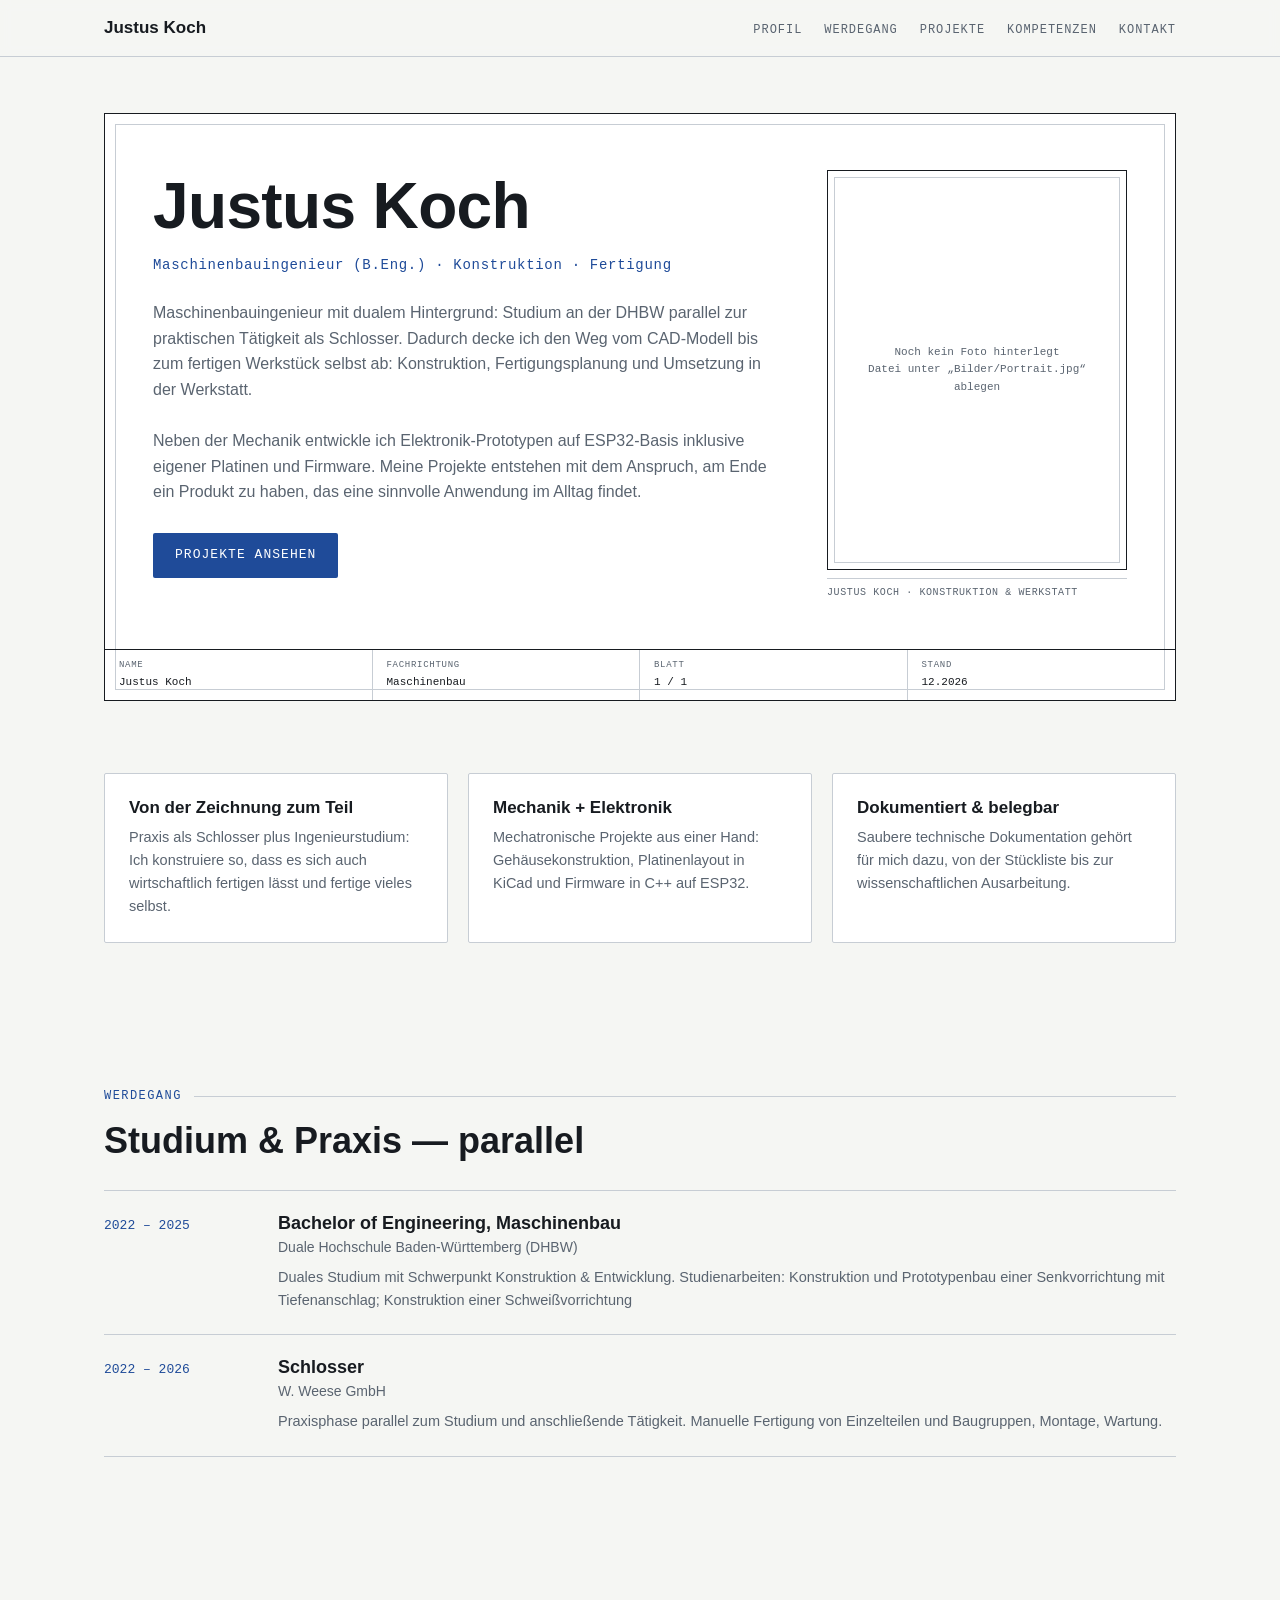
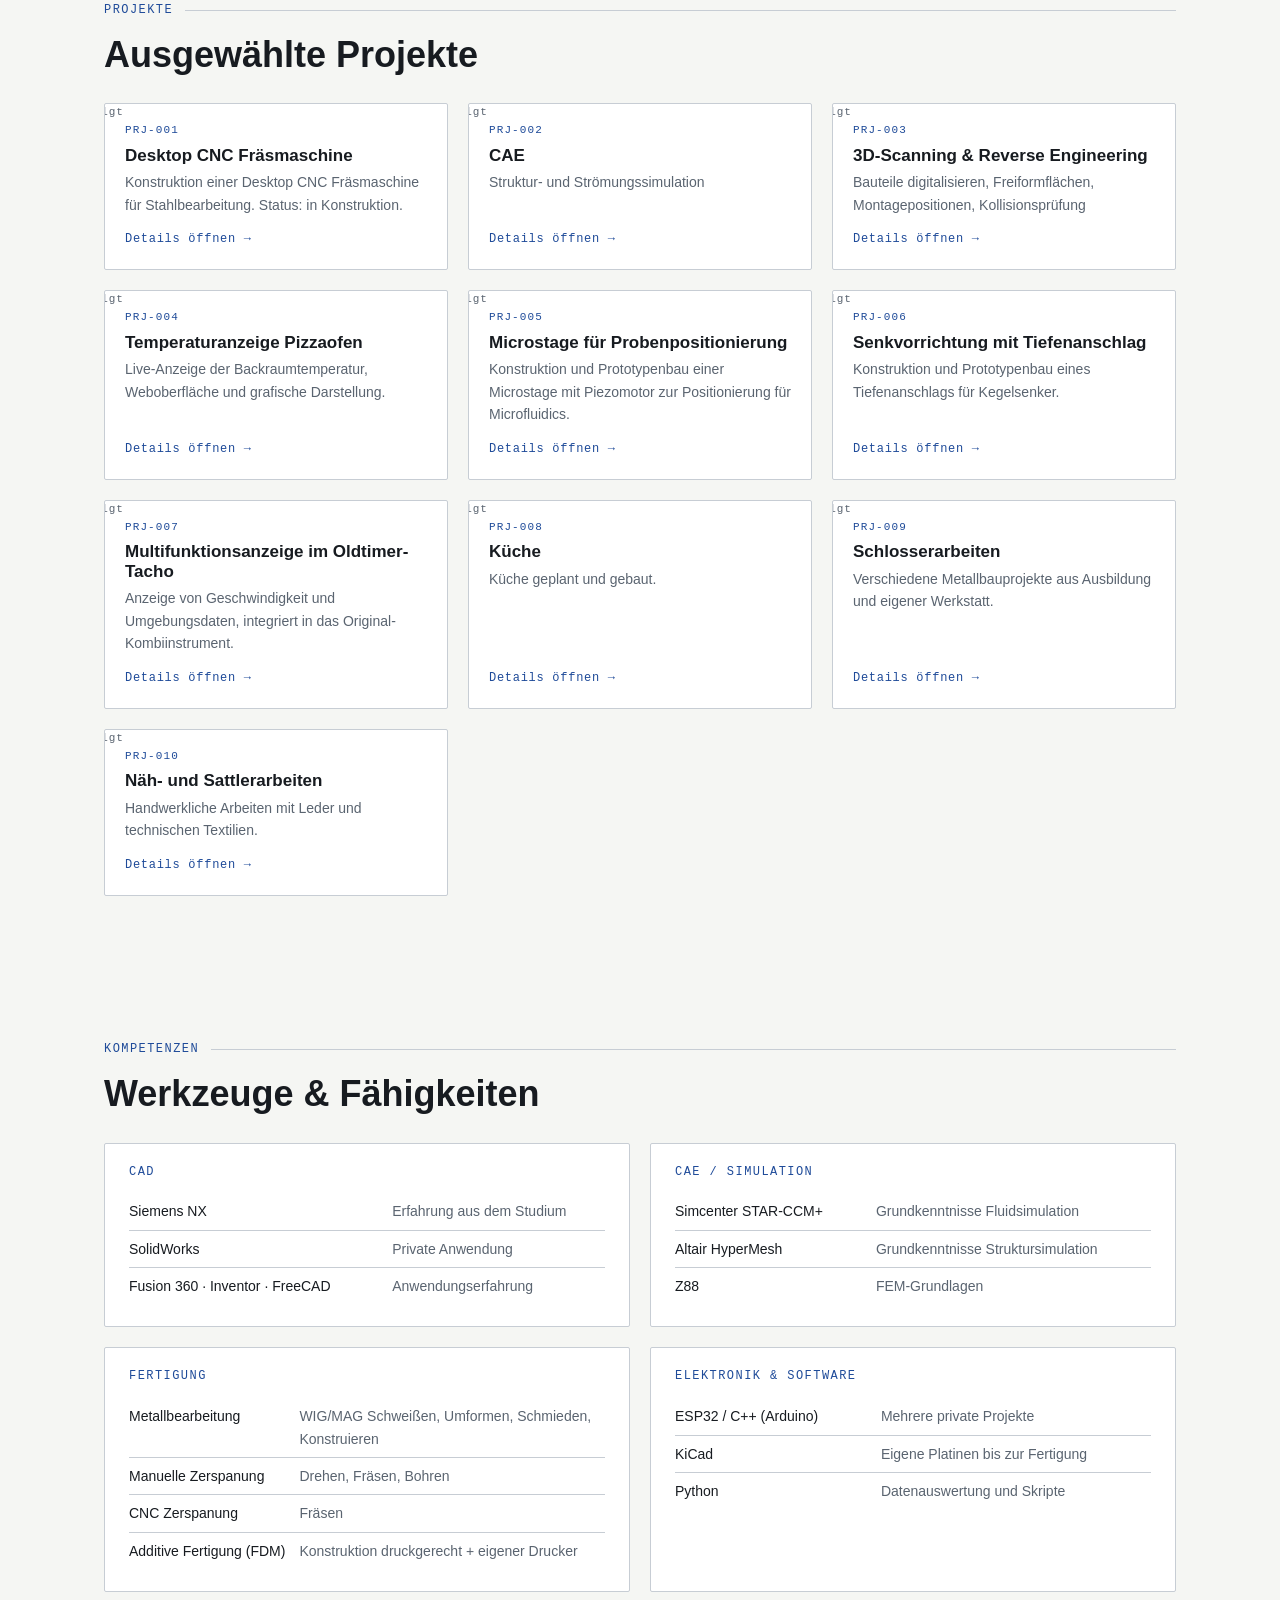
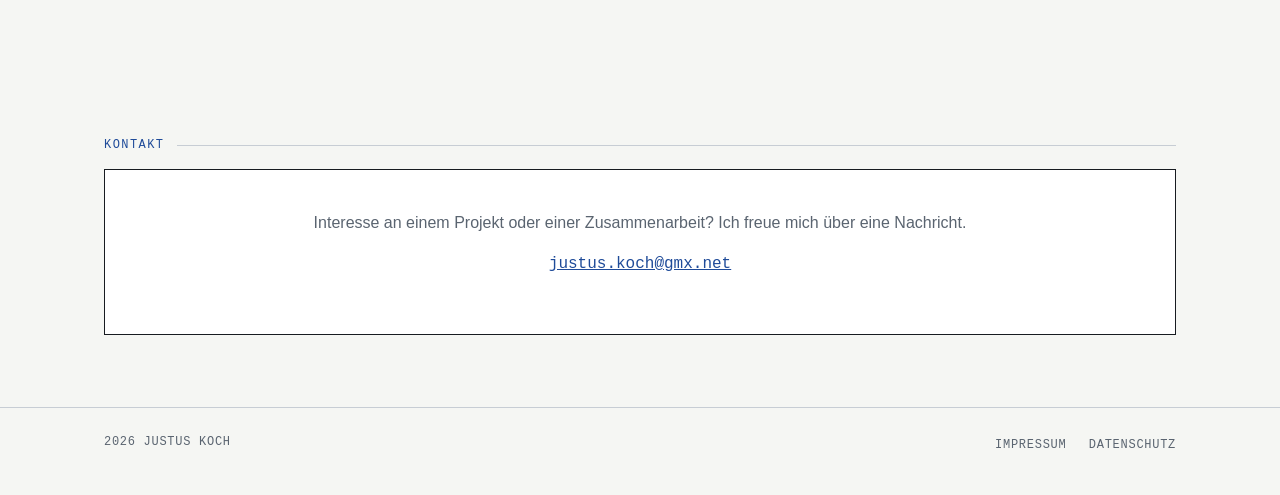
==== index.html @ ac6484b1 "Add files via upload" ====
<!doctype html>
<html lang="de">
<head>
<meta charset="utf-8">
<meta name="viewport" content="width=device-width, initial-scale=1">
<title>Justus Koch — Portfolio</title>
<meta name="description" content="Portfolio von Justus Koch, Maschinenbauingenieur (B.Eng.) — Konstruktion, Fertigung und Elektronik-Prototyping.">

<!-- ============================================================
     BEARBEITUNGSANLEITUNG
     ============================================================
     Alle Inhalte der Seite stehen im CONTENT-Block direkt unter
     dieser Anleitung. HTML/CSS musst du nicht anfassen.

     1) TEXTE ÄNDERN
        Einfach den Text zwischen den Anführungszeichen ändern.
        Zeilenumbrüche in Langtexten mit \n\n (neuer Absatz).

     2) PROJEKT HINZUFÜGEN
        Einen bestehenden Block { ... } in "projekte" kopieren,
        mit Komma anhängen und Inhalte anpassen.

     3) BILDER
        Bilder in den Ordner "Bilder/" neben dieser Datei legen
        und den Dateinamen in "bilder": [ ... ] eintragen, z. B.
        "Bilder/pizzaofen-1.JPG". Fehlt ein Bild, zeigt die Seite
        automatisch einen neutralen Platzhalter.
        Das Bild im Kopf (Hero) steht separat unter "heroBild" —
        Foto z. B. als "Bilder/Portrait.jpg" ablegen.

     4) PLATZHALTER
        Alles, was mit [TODO: ...] beginnt, ist bewusst offen und
        wird auf der Seite rot markiert, damit nichts Unfertiges
        unbemerkt online geht.

     5) PROJEKT AUSBLENDEN
        "sichtbar": false setzen — der Eintrag bleibt erhalten,
        wird aber nicht angezeigt.

     6) PROJEKTNUMMERN (PRJ-001, PRJ-002, ...)
        Werden automatisch vergeben — nicht im CONTENT eintragen.
        Gezaehlt wird nur ueber die sichtbaren Projekte, in der
        Reihenfolge des "projekte"-Arrays. Beim Umsortieren oder
        Ausblenden nummeriert die Seite selbst neu, ohne Luecken.

     7) IMPRESSUM UND DATENSCHUTZ
        Stehen als eigene Seiten "impressum.html" und
        "datenschutz.html" neben dieser Datei, verlinkt in der
        Fusszeile. Gestaltung kommt aus "recht.css".
        Rechtstexte dort direkt im HTML aendern, nicht im CONTENT.
     ============================================================ -->

<script>
const CONTENT = {

  // ---------- Kopf / Hero ----------
  name: "Justus Koch",
  titel: "Maschinenbauingenieur (B.Eng.)",
  untertitel: "Konstruktion · Fertigung",
  ueberMich:
    "Maschinenbauingenieur mit dualem Hintergrund: Studium an der DHBW parallel zur " +
    "praktischen Tätigkeit als Schlosser. Dadurch decke ich den Weg vom CAD-Modell bis " +
    "zum fertigen Werkstück selbst ab: Konstruktion, Fertigungsplanung und Umsetzung " +
    "in der Werkstatt.\n\n" +
    "Neben der Mechanik entwickle ich Elektronik-Prototypen auf ESP32-Basis inklusive " +
    "eigener Platinen und Firmware. Meine Projekte entstehen mit dem Anspruch, am Ende ein Produkt zu haben, das eine sinnvolle Anwendung im Alltag findet.",

  // ---------- Bild im Kopf / Hero ----------
  // Datei in den Ordner "Bilder/" legen. Fehlt sie, zeigt die Seite
  // automatisch einen neutralen Platzhalter statt eines kaputten Bildes.
  heroBild: {
    datei: "Bilder/Portrait.jpg",
    alt: "Portraitfoto Justus Koch",
    bildunterschrift: "Justus Koch \u00b7 Konstruktion & Werkstatt"
  },

  // ---------- 3 Profil-Kacheln ----------
  kacheln: [
    {
      titel: "Von der Zeichnung zum Teil",
      text: "Praxis als Schlosser plus Ingenieurstudium: Ich konstruiere so, dass es sich auch wirtschaftlich fertigen lässt und fertige vieles selbst."
    },
    {
      titel: "Mechanik + Elektronik",
      text: "Mechatronische Projekte aus einer Hand: Gehäusekonstruktion, Platinenlayout in KiCad und Firmware in C++ auf ESP32."
    },
    {
      titel: "Dokumentiert & belegbar",
      text: "Saubere technische Dokumentation gehört für mich dazu, von der Stückliste bis zur wissenschaftlichen Ausarbeitung."
    }
  ],

  // ---------- Werdegang (parallel: Studium + Beruf) ----------
  werdegang: [
    {
      zeitraum: "2022 – 2025",
      titel: "Bachelor of Engineering, Maschinenbau",
      ort: "Duale Hochschule Baden-Württemberg (DHBW)",
      text: "Duales Studium mit Schwerpunkt Konstruktion & Entwicklung. Studienarbeiten: Konstruktion und Prototypenbau einer Senkvorrichtung mit Tiefenanschlag; Konstruktion einer Schweißvorrichtung"
    },
    {
      zeitraum: "2022 – 2026",
      titel: "Schlosser",
      ort: "W. Weese GmbH",
      text: "Praxisphase parallel zum Studium und anschließende Tätigkeit. Manuelle Fertigung von Einzelteilen und Baugruppen, Montage, Wartung."
    }
  ],

  // ---------- Projekte ----------
  // Reihenfolge hier = Reihenfolge auf der Seite.
  projekte: [
    {
      sichtbar: true,
      titel: "Desktop CNC Fräsmaschine",
      kurz: "Konstruktion einer Desktop CNC Fräsmaschine für Stahlbearbeitung. Status: in Konstruktion.",
      lang:
        "Projektstatus: in Konstruktion.\n\n" +
        "Konstruktion einer Desktop CNC Fräsmaschine mit einem Bearbeitungsraum von 400x300x250 mm. Der Rahmen besteht aus geschweißten Stahlprofilen und -Blechen mit geschraubten Verbindungen der Unterbaugruppen. " +
        "Kontakt- und Referenzflächen werden spanend nachbearbeitet. Die Maschine ist auf Stahlbearbeitung ausgelegt. " +
        "Der Bearbeitungsraum ist eingehaust und Elektronik in externem Schrank untergebracht.\n\n" +
        "Dokumentation mit Lastenheft, BOM, Fertigungszeichnungen, Schaltplan, Montageanleitung, Wartungsanleitung.\n" +
        "Geplante Ausbaustufen: Lasermodul, Plotter mit Stift und Messer, 4. Achse",
      technik: ["Solidworks", "FEM", "Fertigungs- und Montagegerechtes Konstruieren", "Spanende Bearbeitung", "FDM-Druck", "Steuerungssysteme"],
      bilder: ["Bilder/Fraese-3.png", "Bilder/Fraese-1.png", "Bilder/Fraese-2.png"]
    },  
    {
      sichtbar: true,
      titel: "CAE",
      kurz: "Struktur- und Strömungssimulation",
      lang:
        "Erfahrung mit Struktur- und Strömungsanalysen in Simcenter STAR-CCM+, Altair Inspire und einigen Freeware-Programmen.\n" +
        "Darunter Spannungsanalysen, Topologieoptimierung, stationäre und transiente Simulationen, Heat Transfer.",
      technik: ["FEM", "CFD"],
      bilder: ["Bilder/cfd-1.png", "Bilder/cfd-2.png"]
    },  
    {
      sichtbar: true,
      titel: "3D-Scanning & Reverse Engineering",
      kurz: "Bauteile digitalisieren, Freiformflächen, Montagepositionen, Kollisionsprüfung",
      lang:
        "Anpassung an Freiformflächen, Übernehmen von Montagepositionen und Prüfung von Bauteilkollisionen durch digitalisierte Bauteile.",
      technik: ["Reverse Engineering", "Metrologie", "3D Scanner", "CAD Flächen- und Netzbearbeitung", "FDM-Druck"],
      bilder: ["Bilder/scan-1.png", "Bilder/scan-2.png", "Bilder/scan-3.png"]
    },
    {
      sichtbar: true,
      titel: "Temperaturanzeige Pizzaofen",
      kurz: "Live-Anzeige der Backraumtemperatur, Weboberfläche und grafische Darstellung.",
      lang:
        "Messsystem für einen Pizzaofen: Zwei Thermoelemente erfassen die Temperaturen, die Anzeige erfolgt über ein ESP32-Touchdisplay. " +
        "Über WLAN stellt das Gerät eine Weboberfläche bereit, alle Messwerte werden als CSV geloggt und lassen sich grafisch auswerten.\n\n" +
        "Das Gehäuse ist konstruiert und im FDM-Verfahren gedruckt und ausgelegt auf die Hitze in Ofennähe.",
      technik: ["ESP32", "C++", "Thermoelemente", "Webinterface + CSV-Logging", "CAD", "FDM-Druck"],
      bilder: ["Bilder/pizzaofen-1.JPG", "Bilder/pizzaofen-2.JPG", "Bilder/pizzaofen-3.JPG", "Bilder/pizzaofen-4.JPEG"]
    },
    {
      sichtbar: true,
      titel: "Microstage für Probenpositionierung",
      kurz: "Konstruktion und Prototypenbau einer Microstage mit Piezomotor zur Positionierung für Microfluidics.",
      lang:
        "Konstruktion einer Microstage zur Positionierung im Bereich Microfluidics. " +
        "Zwei Gehäusehälften aus gefrästem Aluminium, Kreuzrollen Linearführung, Piezo-Linearmotor. " +
        "Schrittlängen im einstelligen Mikrometerbereich, Fertigung des Prototyps.\n\n",
      technik: ["CAD-Konstruktion", "Toleranz- und Passungsauslegung", "Fertigungsgerechte Konstruktion", "Fertigungszeichnung"],
      bilder: ["Bilder/stage-1.JPG", "Bilder/stage-2.JPG", "Bilder/stage-3.JPG", "Bilder/stage-4.JPG"]
    },
    {
      sichtbar: true,
      titel: "Senkvorrichtung mit Tiefenanschlag",
      kurz: "Konstruktion und Prototypenbau eines Tiefenanschlags für Kegelsenker.",
      lang:
        "Entwicklung eines Tiefenanschlags für Kegelsenkungen: reproduzierbare Senktiefe " +
        "ohne Messen nach jedem Werkstück. Das Projekt umfasste die vollständige " +
        "Produktentwicklung: Anforderungsanalyse, Konzeptvergleich, Konstruktion, " +
        "Fertigung des Prototyps und Erprobung.\n\n" +
        "Die Arbeit ist in einer rund 60-seitigen wissenschaftlichen Ausarbeitung " +
        "dokumentiert (Hochschulprojekt).",
      technik: ["CAD-Konstruktion", "Toleranz- und Passungsauslegung", "Manuelle Zerspanung", "Technische Dokumentation", "FDM 3D-Druck"],
      bilder: ["Bilder/Senker.jpg", "Bilder/Senker-fem.png"]
    },
    {
      sichtbar: false,   // ausgeblendet, bis Bilder obd-1.jpg / obd-2.jpg vorliegen
      titel: "OBD-Fehlerauslesegerät für Oldtimer",
      kurz: "ESP32 mit eigener Platine zum Auslesen des Fehlerspeichers am VW Golf 2 (1991).",
      lang:
        "Eigenentwicklung eines Diagnosegeräts für die frühe VW-Eigendiagnose: Ein ESP32 " +
        "liest den Fehlerspeicher des 1991er Golf 2 (1.8 RP) aus und zeigt die Fehlercodes " +
        "im Klartext auf einem Display an. Bedienung über Taster, Stromversorgung aus dem Bordnetz.\n\n" +
        "Die Platine ist in KiCad entworfen und extern gefertigt, Gehäuse aus dem " +
        "FDM 3D-Drucker.",
      technik: ["CAD", "3D Scan", "ESP32", "KiCad", "C++", "FDM-Druck"],
      bilder: ["Bilder/obd-1.jpg", "Bilder/obd-2.jpg"]
    },
    {
      sichtbar: true,
      titel: "Multifunktionsanzeige im Oldtimer-Tacho",
      kurz: "Anzeige von Geschwindigkeit und Umgebungsdaten, integriert in das Original-Kombiinstrument.",
      lang:
        "Nachrüstung einer digitalen Anzeige im Kombiinstrument des Golf 2: Geschwindigkeit " +
        "und Umgebungsdaten werden erfasst und im Originaltacho dargestellt, ohne die " +
        "Optik des Fahrzeugs zu verändern.\n\n",
        technik: ["CAD", "3D Scan", "ESP32", "KiCad", "C++", "FDM-Druck"],
        bilder: ["Bilder/tacho-1.jpg"]
    },
    {
      sichtbar: true,
      titel: "Küche",
      kurz: "Küche geplant und gebaut.",
      lang:
        "Planung und Eigenbau einer Küche: Raumaufmaß, Konstruktion der Korpusse, " +
        "Fertigung und Montage.\n" +
        "WIG-geschweißter Stahlrahmen mit Blechblenden und Holzschubladen. Zunderoberfläche unbearbeitet und klar lackiert.",
      technik: ["Planung / Aufmaß", "Möbelbau", "Montage", "WIG-Schweißen"],
      bilder: ["Bilder/kueche-1.jpeg", "Bilder/kueche-2.png"]
    },
    {
      sichtbar: true,
      titel: "Schlosserarbeiten",
      kurz: "Verschiedene Metallbauprojekte aus Ausbildung und eigener Werkstatt.",
      lang:
        "Auswahl an Metallbauprojekten aus der Tätigkeit als Schlosser und der eigenen " +
        "Werkstatt.\n\n" +
        "Tor mit geschmiedeten Nieten \n" +
        "Fenstergitter \n" +
        "Blechschrank \n" +
        "Cortenstahl Treppe mit Handlauf \n" +
        "Blech Briefkasten",
      technik: ["Metallbearbeitung", "Manuelle Zerspanung", "Montage"],
      bilder: ["Bilder/schlosser-1.jpeg", "Bilder/schlosser-2.jpg", "Bilder/schlosser-3.jpeg", "Bilder/schlosser-4.JPG", "Bilder/schlosser-5.JPG"]
    },
    {
      sichtbar: true,
      titel: "Näh- und Sattlerarbeiten",
      kurz: "Handwerkliche Arbeiten mit Leder und technischen Textilien.",
      lang: "",
      technik: ["Leder / Textilien"],
      bilder: ["Bilder/naehen-1.jpg", "Bilder/naehen-2.jpg"]
    }
  ],

  // ---------- Kompetenzen ----------
  kompetenzen: [
    {
      bereich: "CAD",
      eintraege: [
        { name: "Siemens NX", niveau: "Erfahrung aus dem Studium" },
        { name: "SolidWorks", niveau: "Private Anwendung" },
        { name: "Fusion 360 · Inventor · FreeCAD", niveau: "Anwendungserfahrung" }
      ]
    },
    {
      bereich: "CAE / Simulation",
      eintraege: [
        { name: "Simcenter STAR-CCM+", niveau: "Grundkenntnisse Fluidsimulation" },
        { name: "Altair HyperMesh", niveau: "Grundkenntnisse Struktursimulation" },
        { name: "Z88", niveau: "FEM-Grundlagen" }
      ]
    },
    {
      bereich: "Fertigung",
      eintraege: [
        { name: "Metallbearbeitung", niveau: "WIG/MAG Schweißen, Umformen, Schmieden, Konstruieren" },
        { name: "Manuelle Zerspanung", niveau: "Drehen, Fräsen, Bohren" },
        { name: "CNC Zerspanung", niveau: "Fräsen" },
        { name: "Additive Fertigung (FDM)", niveau: "Konstruktion druckgerecht + eigener Drucker" }
      ]
    },
    {
      bereich: "Elektronik & Software",
      eintraege: [
        { name: "ESP32 / C++ (Arduino)", niveau: "Mehrere private Projekte" },
        { name: "KiCad", niveau: "Eigene Platinen bis zur Fertigung" },
        { name: "Python", niveau: "Datenauswertung und Skripte" }
      ]
    }
  ],

  // ---------- Kontakt ----------
  kontakt: {
    text: "Interesse an einem Projekt oder einer Zusammenarbeit? Ich freue mich über eine Nachricht.",
    email: "justus.koch@gmx.net",
    ort: "Raum Heidelberg",
    links: [
      // { label: "LinkedIn", url: "https://www.linkedin.com/in/justus-koch-8ba8a9247/" },
      // { label: "GitHub",   url: "https://..." }
    ]
  }
};
</script>


<style>
/* ---------- Schriften lokal (kein Google-Fonts-CDN, keine Drittanbieter-Verbindung) ----------
   Dateien im Ordner "Schriften/". Lizenz: SIL Open Font License 1.1 (siehe Schriften/LICENSE-*.txt)
   Quelle: Fontsource (npm), identische Schnitte wie zuvor ueber Google Fonts geladen. */
@font-face{font-family:'Saira';font-style:normal;font-weight:500;font-display:swap;src:url(Schriften/saira-latin-500-normal.woff2) format('woff2');unicode-range:U+0000-00FF,U+0131,U+0152-0153,U+02BB-02BC,U+02C6,U+02DA,U+02DC,U+0304,U+0308,U+0329,U+2000-206F,U+20AC,U+2122,U+2191,U+2193,U+2212,U+2215,U+FEFF,U+FFFD}
@font-face{font-family:'Saira';font-style:normal;font-weight:600;font-display:swap;src:url(Schriften/saira-latin-600-normal.woff2) format('woff2');unicode-range:U+0000-00FF,U+0131,U+0152-0153,U+02BB-02BC,U+02C6,U+02DA,U+02DC,U+0304,U+0308,U+0329,U+2000-206F,U+20AC,U+2122,U+2191,U+2193,U+2212,U+2215,U+FEFF,U+FFFD}
@font-face{font-family:'Saira';font-style:normal;font-weight:700;font-display:swap;src:url(Schriften/saira-latin-700-normal.woff2) format('woff2');unicode-range:U+0000-00FF,U+0131,U+0152-0153,U+02BB-02BC,U+02C6,U+02DA,U+02DC,U+0304,U+0308,U+0329,U+2000-206F,U+20AC,U+2122,U+2191,U+2193,U+2212,U+2215,U+FEFF,U+FFFD}
@font-face{font-family:'Saira';font-style:normal;font-weight:500;font-display:swap;src:url(Schriften/saira-latin-ext-500-normal.woff2) format('woff2');unicode-range:U+0100-02BA,U+02BD-02C5,U+02C7-02CC,U+02CE-02D7,U+02DD-02FF,U+0304,U+0308,U+0329,U+1D00-1DBF,U+1E00-1E9F,U+1EF2-1EFF,U+2020,U+20A0-20AB,U+20AD-20C0,U+2113,U+2C60-2C7F,U+A720-A7FF}
@font-face{font-family:'Saira';font-style:normal;font-weight:600;font-display:swap;src:url(Schriften/saira-latin-ext-600-normal.woff2) format('woff2');unicode-range:U+0100-02BA,U+02BD-02C5,U+02C7-02CC,U+02CE-02D7,U+02DD-02FF,U+0304,U+0308,U+0329,U+1D00-1DBF,U+1E00-1E9F,U+1EF2-1EFF,U+2020,U+20A0-20AB,U+20AD-20C0,U+2113,U+2C60-2C7F,U+A720-A7FF}
@font-face{font-family:'Saira';font-style:normal;font-weight:700;font-display:swap;src:url(Schriften/saira-latin-ext-700-normal.woff2) format('woff2');unicode-range:U+0100-02BA,U+02BD-02C5,U+02C7-02CC,U+02CE-02D7,U+02DD-02FF,U+0304,U+0308,U+0329,U+1D00-1DBF,U+1E00-1E9F,U+1EF2-1EFF,U+2020,U+20A0-20AB,U+20AD-20C0,U+2113,U+2C60-2C7F,U+A720-A7FF}
@font-face{font-family:'IBM Plex Sans';font-style:normal;font-weight:400;font-display:swap;src:url(Schriften/ibm-plex-sans-latin-400-normal.woff2) format('woff2');unicode-range:U+0000-00FF,U+0131,U+0152-0153,U+02BB-02BC,U+02C6,U+02DA,U+02DC,U+0304,U+0308,U+0329,U+2000-206F,U+20AC,U+2122,U+2191,U+2193,U+2212,U+2215,U+FEFF,U+FFFD}
@font-face{font-family:'IBM Plex Sans';font-style:normal;font-weight:500;font-display:swap;src:url(Schriften/ibm-plex-sans-latin-500-normal.woff2) format('woff2');unicode-range:U+0000-00FF,U+0131,U+0152-0153,U+02BB-02BC,U+02C6,U+02DA,U+02DC,U+0304,U+0308,U+0329,U+2000-206F,U+20AC,U+2122,U+2191,U+2193,U+2212,U+2215,U+FEFF,U+FFFD}
@font-face{font-family:'IBM Plex Sans';font-style:normal;font-weight:600;font-display:swap;src:url(Schriften/ibm-plex-sans-latin-600-normal.woff2) format('woff2');unicode-range:U+0000-00FF,U+0131,U+0152-0153,U+02BB-02BC,U+02C6,U+02DA,U+02DC,U+0304,U+0308,U+0329,U+2000-206F,U+20AC,U+2122,U+2191,U+2193,U+2212,U+2215,U+FEFF,U+FFFD}
@font-face{font-family:'IBM Plex Sans';font-style:normal;font-weight:400;font-display:swap;src:url(Schriften/ibm-plex-sans-latin-ext-400-normal.woff2) format('woff2');unicode-range:U+0100-02BA,U+02BD-02C5,U+02C7-02CC,U+02CE-02D7,U+02DD-02FF,U+0304,U+0308,U+0329,U+1D00-1DBF,U+1E00-1E9F,U+1EF2-1EFF,U+2020,U+20A0-20AB,U+20AD-20C0,U+2113,U+2C60-2C7F,U+A720-A7FF}
@font-face{font-family:'IBM Plex Sans';font-style:normal;font-weight:500;font-display:swap;src:url(Schriften/ibm-plex-sans-latin-ext-500-normal.woff2) format('woff2');unicode-range:U+0100-02BA,U+02BD-02C5,U+02C7-02CC,U+02CE-02D7,U+02DD-02FF,U+0304,U+0308,U+0329,U+1D00-1DBF,U+1E00-1E9F,U+1EF2-1EFF,U+2020,U+20A0-20AB,U+20AD-20C0,U+2113,U+2C60-2C7F,U+A720-A7FF}
@font-face{font-family:'IBM Plex Sans';font-style:normal;font-weight:600;font-display:swap;src:url(Schriften/ibm-plex-sans-latin-ext-600-normal.woff2) format('woff2');unicode-range:U+0100-02BA,U+02BD-02C5,U+02C7-02CC,U+02CE-02D7,U+02DD-02FF,U+0304,U+0308,U+0329,U+1D00-1DBF,U+1E00-1E9F,U+1EF2-1EFF,U+2020,U+20A0-20AB,U+20AD-20C0,U+2113,U+2C60-2C7F,U+A720-A7FF}
@font-face{font-family:'IBM Plex Mono';font-style:normal;font-weight:400;font-display:swap;src:url(Schriften/ibm-plex-mono-latin-400-normal.woff2) format('woff2');unicode-range:U+0000-00FF,U+0131,U+0152-0153,U+02BB-02BC,U+02C6,U+02DA,U+02DC,U+0304,U+0308,U+0329,U+2000-206F,U+20AC,U+2122,U+2191,U+2193,U+2212,U+2215,U+FEFF,U+FFFD}
@font-face{font-family:'IBM Plex Mono';font-style:normal;font-weight:500;font-display:swap;src:url(Schriften/ibm-plex-mono-latin-500-normal.woff2) format('woff2');unicode-range:U+0000-00FF,U+0131,U+0152-0153,U+02BB-02BC,U+02C6,U+02DA,U+02DC,U+0304,U+0308,U+0329,U+2000-206F,U+20AC,U+2122,U+2191,U+2193,U+2212,U+2215,U+FEFF,U+FFFD}
@font-face{font-family:'IBM Plex Mono';font-style:normal;font-weight:400;font-display:swap;src:url(Schriften/ibm-plex-mono-latin-ext-400-normal.woff2) format('woff2');unicode-range:U+0100-02BA,U+02BD-02C5,U+02C7-02CC,U+02CE-02D7,U+02DD-02FF,U+0304,U+0308,U+0329,U+1D00-1DBF,U+1E00-1E9F,U+1EF2-1EFF,U+2020,U+20A0-20AB,U+20AD-20C0,U+2113,U+2C60-2C7F,U+A720-A7FF}
@font-face{font-family:'IBM Plex Mono';font-style:normal;font-weight:500;font-display:swap;src:url(Schriften/ibm-plex-mono-latin-ext-500-normal.woff2) format('woff2');unicode-range:U+0100-02BA,U+02BD-02C5,U+02C7-02CC,U+02CE-02D7,U+02DD-02FF,U+0304,U+0308,U+0329,U+1D00-1DBF,U+1E00-1E9F,U+1EF2-1EFF,U+2020,U+20A0-20AB,U+20AD-20C0,U+2113,U+2C60-2C7F,U+A720-A7FF}

/* ============================================================
   DESIGN — Optik einer technischen Zeichnung
   Farben und Grundwerte zentral als Variablen.
   ============================================================ */
:root{
  --papier:#F5F6F3;        /* Seitenhintergrund */
  --blatt:#FFFFFF;         /* Karten / Zeichnungsblätter */
  --tusche:#171B20;        /* Text */
  --grau:#5A6470;          /* Sekundärtext */
  --linie:#C7CDD4;         /* Rahmen- und Hilfslinien */
  --blau:#1F4B99;          /* Bauplanblau — Akzent */
  --rot:#B3401F;           /* Maßlinien-Rot — nur für TODO-Marker */
  --radius:2px;
  --maxw:1120px;
  --font-display:"Saira",sans-serif;
  --font-body:"IBM Plex Sans",sans-serif;
  --font-mono:"IBM Plex Mono",monospace;
}
*{box-sizing:border-box;margin:0;padding:0}
html{scroll-behavior:smooth}
@media (prefers-reduced-motion:reduce){
  html{scroll-behavior:auto}
  *,*::before,*::after{animation:none!important;transition:none!important}
}
body{
  background:var(--papier);
  color:var(--tusche);
  font-family:var(--font-body);
  font-size:16px;
  line-height:1.6;
}
a{color:var(--blau)}
img{max-width:100%;display:block}

/* ---- Wiederkehrende Bausteine ---- */
.wrap{max-width:var(--maxw);margin:0 auto;padding:0 24px}
.mono{font-family:var(--font-mono);font-size:12px;letter-spacing:.06em;text-transform:uppercase;color:var(--grau)}
.eyebrow{font-family:var(--font-mono);font-size:12px;letter-spacing:.12em;text-transform:uppercase;color:var(--blau);display:flex;align-items:center;gap:12px;margin-bottom:14px}
.eyebrow::after{content:"";flex:1;height:1px;background:var(--linie)}
h1,h2,h3{font-family:var(--font-display);line-height:1.15}
h2{font-size:clamp(26px,3.4vw,36px);font-weight:600;margin-bottom:28px}
section{padding:72px 0}
.todo{color:var(--rot);background:rgba(179,64,31,.07);padding:0 4px;border-radius:2px;font-style:normal}

/* ---- Navigation ---- */
header.nav{
  position:sticky;top:0;z-index:50;
  background:rgba(245,246,243,.92);backdrop-filter:blur(6px);
  border-bottom:1px solid var(--linie);
}
header.nav .wrap{display:flex;align-items:center;justify-content:space-between;height:56px}
.nav-name{font-family:var(--font-display);font-weight:700;font-size:17px;text-decoration:none;color:var(--tusche)}
nav ul{display:flex;gap:22px;list-style:none}
nav a{font-family:var(--font-mono);font-size:12px;letter-spacing:.08em;text-transform:uppercase;text-decoration:none;color:var(--grau)}
nav a:hover{color:var(--blau)}
@media(max-width:640px){nav ul{gap:14px}nav a{font-size:11px}}

/* ---- Hero mit Zeichnungsrahmen + Schriftfeld ---- */
.hero{padding:56px 0 72px}
.blatt-rahmen{
  position:relative;background:var(--blatt);
  border:1px solid var(--tusche);
  padding:56px 48px 0;
}
/* Innenrahmen wie bei einer Zeichnung */
.blatt-rahmen::before{
  content:"";position:absolute;inset:10px;
  border:1px solid var(--linie);pointer-events:none;
}
.hero-inner{
  position:relative;z-index:1;padding-bottom:40px;
  display:grid;grid-template-columns:minmax(0,1fr) 300px;gap:44px;align-items:start;
}
.hero-text{max-width:720px}
/* Bild rechts als eigenes Zeichnungsfeld */
.hero-bild{margin:0}
.hero-bild .rahmen{
  position:relative;border:1px solid var(--tusche);background:#fff;
  aspect-ratio:3/4;overflow:hidden;
}
.hero-bild .rahmen::after{
  content:"";position:absolute;inset:6px;border:1px solid var(--linie);pointer-events:none;
}
.hero-bild img{width:100%;height:100%;object-fit:cover}
.hero-bild .platzhalter-bild{
  width:100%;height:100%;display:flex;align-items:center;justify-content:center;
  text-align:center;padding:0 18px;white-space:pre-line;
  font-family:var(--font-mono);font-size:11px;line-height:1.6;color:var(--grau);
  background:repeating-linear-gradient(45deg,#fff,#fff 9px,var(--blatt) 9px,var(--blatt) 18px);
}
.hero-bild figcaption{
  font-family:var(--font-mono);font-size:10px;letter-spacing:.06em;text-transform:uppercase;
  color:var(--grau);margin-top:8px;padding-top:6px;border-top:1px solid var(--linie);
}
@media(max-width:900px){
  .hero-inner{grid-template-columns:1fr;gap:30px}
  .hero-bild{max-width:260px}
}
.hero h1{font-size:clamp(38px,6vw,64px);font-weight:700;letter-spacing:-.01em}
.hero .rolle{font-family:var(--font-mono);font-size:14px;color:var(--blau);margin:10px 0 24px;letter-spacing:.05em}
.hero p{color:var(--grau);max-width:640px;white-space:pre-line}
.hero .cta{display:inline-block;margin-top:28px;background:var(--blau);color:#fff;text-decoration:none;
  font-family:var(--font-mono);font-size:13px;letter-spacing:.08em;text-transform:uppercase;
  padding:12px 22px;border-radius:var(--radius)}
.hero .cta:hover{background:#173C7C}
/* Schriftfeld (DIN-Vorbild) unten rechts */
.schriftfeld{
  position:relative;z-index:1;
  margin:0 -48px;margin-top:8px;
  border-top:1px solid var(--tusche);
  display:grid;grid-template-columns:1fr 1fr 1fr 1fr;
  font-family:var(--font-mono);font-size:11px;
}
.schriftfeld div{padding:8px 14px;border-right:1px solid var(--linie)}
.schriftfeld div:last-child{border-right:none}
.schriftfeld .lbl{display:block;color:var(--grau);letter-spacing:.08em;text-transform:uppercase;font-size:9px;margin-bottom:2px}
@media(max-width:700px){
  .blatt-rahmen{padding:36px 22px 0}
  .schriftfeld{margin:0 -22px;grid-template-columns:1fr 1fr}
  .schriftfeld div:nth-child(2){border-right:none}
}

/* ---- Profil-Kacheln ---- */
.kacheln{display:grid;grid-template-columns:repeat(3,1fr);gap:20px}
.kachel{background:var(--blatt);border:1px solid var(--linie);padding:24px;border-radius:var(--radius)}
.kachel h3{font-size:17px;font-weight:600;margin-bottom:8px}
.kachel p{font-size:14.5px;color:var(--grau)}
@media(max-width:800px){.kacheln{grid-template-columns:1fr}}

/* ---- Werdegang ---- */
.werdegang{display:flex;flex-direction:column;gap:0}
.wg-item{display:grid;grid-template-columns:150px 1fr;gap:24px;padding:22px 0;border-top:1px solid var(--linie)}
.wg-item:last-child{border-bottom:1px solid var(--linie)}
.wg-zeit{font-family:var(--font-mono);font-size:13px;color:var(--blau);padding-top:3px}
.wg-item h3{font-size:18px;font-weight:600}
.wg-item .ort{font-size:14px;color:var(--grau);margin:2px 0 8px}
.wg-item p{font-size:14.5px;color:var(--grau)}
@media(max-width:640px){.wg-item{grid-template-columns:1fr;gap:4px}}

/* ---- Projekt-Grid ---- */
.projekte-grid{display:grid;grid-template-columns:repeat(auto-fill,minmax(300px,1fr));gap:20px}
.projekt-card{
  background:var(--blatt);border:1px solid var(--linie);border-radius:var(--radius);
  text-align:left;cursor:pointer;font:inherit;color:inherit;
  display:flex;flex-direction:column;overflow:hidden;
  transition:border-color .15s ease, transform .15s ease;
}
.projekt-card:hover,.projekt-card:focus-visible{border-color:var(--blau);transform:translateY(-2px)}
.projekt-card:focus-visible{outline:2px solid var(--blau);outline-offset:2px}
.pc-bild{aspect-ratio:16/10;background:#E9ECEF;position:relative}
.pc-bild img{width:100%;height:100%;object-fit:cover}
.pc-bild .platzhalter{
  position:absolute;inset:0;display:flex;align-items:center;justify-content:center;
  font-family:var(--font-mono);font-size:11px;color:var(--grau);letter-spacing:.08em;
  background:
    linear-gradient(45deg,transparent 49.6%,var(--linie) 49.6%,var(--linie) 50.4%,transparent 50.4%),
    linear-gradient(-45deg,transparent 49.6%,var(--linie) 49.6%,var(--linie) 50.4%,transparent 50.4%);
}
.pc-body{padding:18px 20px 20px;display:flex;flex-direction:column;gap:6px;flex:1}
.pc-nr{font-family:var(--font-mono);font-size:11px;color:var(--blau);letter-spacing:.1em}
.pc-body h3{font-size:17px;font-weight:600}
.pc-body p{font-size:14px;color:var(--grau);flex:1}
.pc-mehr{font-family:var(--font-mono);font-size:12px;color:var(--blau);letter-spacing:.06em;margin-top:8px}

/* ---- Modal / Popup ---- */
.modal-backdrop{
  position:fixed;inset:0;background:rgba(23,27,32,.55);z-index:100;
  display:none;align-items:flex-start;justify-content:center;
  padding:5vh 16px;overflow-y:auto;
}
.modal-backdrop.offen{display:flex}
.modal{
  background:var(--blatt);border:1px solid var(--tusche);border-radius:var(--radius);
  max-width:760px;width:100%;position:relative;
}
.modal-kopf{
  display:flex;align-items:center;justify-content:space-between;
  border-bottom:1px solid var(--tusche);padding:14px 22px;
}
.modal-kopf .mono{color:var(--blau)}
.modal-close{
  background:none;border:1px solid var(--linie);border-radius:var(--radius);
  width:34px;height:34px;cursor:pointer;font-size:18px;line-height:1;color:var(--tusche);
}
.modal-close:hover{border-color:var(--blau);color:var(--blau)}
.modal-body{padding:24px}
.modal-body h3{font-size:24px;margin-bottom:14px}
.modal-body .lang{white-space:pre-line;color:var(--grau);font-size:15px}
.technik{display:flex;flex-wrap:wrap;gap:8px;margin-top:18px}
.technik span{
  font-family:var(--font-mono);font-size:11.5px;letter-spacing:.04em;
  border:1px solid var(--linie);border-radius:2px;padding:4px 10px;color:var(--tusche);
}
/* Galerie im Modal */
.galerie{position:relative;background:#E9ECEF;aspect-ratio:16/9;margin-bottom:20px;border:1px solid var(--linie)}
.galerie img{width:100%;height:100%;object-fit:contain;background:#fff}
.galerie .platzhalter{
  position:absolute;inset:0;display:flex;align-items:center;justify-content:center;
  font-family:var(--font-mono);font-size:12px;color:var(--grau);text-align:center;padding:16px;
}
.gal-btn{
  position:absolute;top:50%;transform:translateY(-50%);
  background:var(--blatt);border:1px solid var(--tusche);border-radius:var(--radius);
  width:38px;height:38px;cursor:pointer;font-size:16px;color:var(--tusche);
}
.gal-btn:hover{color:var(--blau);border-color:var(--blau)}
.gal-btn.prev{left:10px}.gal-btn.next{right:10px}
.gal-zaehler{
  position:absolute;bottom:8px;right:10px;
  font-family:var(--font-mono);font-size:11px;background:var(--blatt);
  border:1px solid var(--linie);padding:2px 8px;
}

/* ---- Kompetenzen ---- */
.komp-grid{display:grid;grid-template-columns:repeat(2,1fr);gap:20px}
.komp-block{background:var(--blatt);border:1px solid var(--linie);border-radius:var(--radius);padding:22px 24px}
.komp-block h3{font-family:var(--font-mono);font-size:12px;letter-spacing:.12em;text-transform:uppercase;color:var(--blau);font-weight:500;margin-bottom:14px}
.komp-block table{width:100%;border-collapse:collapse;font-size:14px}
.komp-block td{padding:7px 0;border-top:1px solid var(--linie);vertical-align:top}
.komp-block tr:first-child td{border-top:none}
.komp-block td:first-child{font-weight:500;padding-right:14px;white-space:nowrap}
.komp-block td:last-child{color:var(--grau)}
@media(max-width:800px){.komp-grid{grid-template-columns:1fr}.komp-block td:first-child{white-space:normal}}

/* ---- Kontakt ---- */
.kontakt-box{background:var(--blatt);border:1px solid var(--tusche);padding:40px;text-align:center}
.kontakt-box p{color:var(--grau);margin-bottom:16px}
.kontakt-box .email{font-family:var(--font-mono);font-size:16px}
.kontakt-links{display:flex;gap:16px;justify-content:center;margin-top:16px}
.kontakt-links a{font-family:var(--font-mono);font-size:13px}

/* ---- Footer ---- */
footer{border-top:1px solid var(--linie);padding:22px 0 40px}
footer .wrap{display:flex;justify-content:space-between;align-items:center;flex-wrap:wrap;gap:10px}
footer .footer-recht a{
  font-family:var(--font-mono);font-size:12px;letter-spacing:.06em;text-transform:uppercase;
  color:var(--grau);text-decoration:none;margin-left:18px;
}
footer .footer-recht a:first-child{margin-left:0}
footer .footer-recht a:hover{color:var(--blau)}
</style>
</head>
<body>

<a class="skip-to-content" href="#projekte" style="position:absolute;left:-9999px">Zum Inhalt springen</a>

<header class="nav">
  <div class="wrap">
    <a class="nav-name" href="#top" id="navName"></a>
    <nav aria-label="Hauptnavigation">
      <ul>
        <li><a href="#profil">Profil</a></li>
        <li><a href="#werdegang">Werdegang</a></li>
        <li><a href="#projekte">Projekte</a></li>
        <li><a href="#kompetenzen">Kompetenzen</a></li>
        <li><a href="#kontakt">Kontakt</a></li>
      </ul>
    </nav>
  </div>
</header>

<main id="top">

  <!-- Hero als Zeichnungsblatt mit Schriftfeld -->
  <section class="hero" id="profil">
    <div class="wrap">
      <div class="blatt-rahmen">
        <div class="hero-inner">
          <div class="hero-text">
            <h1 id="heroName"></h1>
            <div class="rolle" id="heroRolle"></div>
            <p id="heroText"></p>
            <a class="cta" href="#projekte">Projekte ansehen</a>
          </div>
          <figure class="hero-bild">
            <div class="rahmen" id="heroBildRahmen"></div>
            <figcaption id="heroBildUnterschrift"></figcaption>
          </figure>
        </div>
        <div class="schriftfeld" aria-hidden="true">
          <div><span class="lbl">Name</span><span id="sfName"></span></div>
          <div><span class="lbl">Fachrichtung</span>Maschinenbau</div>
          <div><span class="lbl">Blatt</span>1 / 1</div>
          <div><span class="lbl">Stand</span><span id="sfDatum"></span></div>
        </div>
      </div>
    </div>
  </section>

  <!-- Profil-Kacheln -->
  <section style="padding-top:0">
    <div class="wrap">
      <div class="kacheln" id="kacheln"></div>
    </div>
  </section>

  <!-- Werdegang -->
  <section id="werdegang">
    <div class="wrap">
      <div class="eyebrow">Werdegang</div>
      <h2>Studium &amp; Praxis — parallel</h2>
      <div class="werdegang" id="werdegangListe"></div>
    </div>
  </section>

  <!-- Projekte -->
  <section id="projekte">
    <div class="wrap">
      <div class="eyebrow">Projekte</div>
      <h2>Ausgewählte Projekte</h2>
      <div class="projekte-grid" id="projekteGrid"></div>
    </div>
  </section>

  <!-- Kompetenzen -->
  <section id="kompetenzen">
    <div class="wrap">
      <div class="eyebrow">Kompetenzen</div>
      <h2>Werkzeuge &amp; Fähigkeiten</h2>
      <div class="komp-grid" id="kompGrid"></div>
    </div>
  </section>

  <!-- Kontakt -->
  <section id="kontakt">
    <div class="wrap">
      <div class="eyebrow">Kontakt</div>
      <div class="kontakt-box">
        <p id="kontaktText"></p>
        <div class="email" id="kontaktEmail"></div>
        <div class="kontakt-links" id="kontaktLinks"></div>
      </div>
    </div>
  </section>

</main>

<footer>
  <div class="wrap">
    <span class="mono" id="footerZeile"></span>
    <span class="footer-recht">
      <a href="impressum.html">Impressum</a>
      <a href="datenschutz.html">Datenschutz</a>
    </span>
  </div>
</footer>

<!-- Projekt-Popup -->
<div class="modal-backdrop" id="modalBackdrop" role="dialog" aria-modal="true" aria-labelledby="modalTitel">
  <div class="modal">
    <div class="modal-kopf">
      <span class="mono" id="modalNr"></span>
      <button class="modal-close" type="button" aria-label="Schließen" onclick="schliesseModal()">×</button>
    </div>
    <div class="modal-body" id="modalBody"></div>
  </div>
</div>

<script>
/* ============================================================
   RENDER-LOGIK — muss nicht bearbeitet werden.
   Liest CONTENT und baut die Seite auf.
   ============================================================ */

// [TODO: ...] im Text sichtbar rot markieren
function markiereTodos(text){
  return text.replace(/\[TODO:[^\]]*\]/g, m => `<em class="todo">${m}</em>`);
}
function absatzHtml(text){
  return markiereTodos(text)
    .split("\n\n").map(a => a).join("\n\n"); // pre-line übernimmt die Umbrüche
}

// ---- Kopf / Hero ----
document.title = CONTENT.name + " — Portfolio";
document.getElementById("navName").textContent = CONTENT.name;
document.getElementById("heroName").textContent = CONTENT.name;
document.getElementById("heroRolle").textContent = CONTENT.titel + "  ·  " + CONTENT.untertitel;
document.getElementById("heroText").innerHTML = absatzHtml(CONTENT.ueberMich);
// Bild im Kopf: nur einbinden, wenn im CONTENT eine Datei steht.
// Laedt die Datei nicht (Pfad falsch oder Datei fehlt), greift onerror
// und ersetzt das Bild durch einen neutralen Platzhalter.
(function heroBildAufbauen(){
  const cfg = CONTENT.heroBild || {};
  const rahmen = document.getElementById("heroBildRahmen");
  const unterschrift = document.getElementById("heroBildUnterschrift");
  const pfad = cfg.datei || "Bilder/Portrait.jpg";

  const platzhalter = () => {
    rahmen.innerHTML =
      '<div class="platzhalter-bild">Noch kein Foto hinterlegt\nDatei unter \u201e' +
      pfad + '\u201c ablegen</div>';
  };

  if (!cfg.datei){
    platzhalter();
  } else {
    const bild = new Image();
    bild.alt = cfg.alt || CONTENT.name;
    bild.onerror = platzhalter;
    bild.src = pfad;
    rahmen.appendChild(bild);
  }

  unterschrift.textContent = cfg.bildunterschrift || CONTENT.titel;
})();

document.getElementById("sfName").textContent = CONTENT.name;
document.getElementById("sfDatum").textContent =
  new Date().toLocaleDateString("de-DE", {year:"numeric", month:"2-digit"});
document.getElementById("footerZeile").textContent =
   new Date().getFullYear() + " " + CONTENT.name;

// ---- Kacheln ----
document.getElementById("kacheln").innerHTML = CONTENT.kacheln.map(k => `
  <div class="kachel">
    <h3>${k.titel}</h3>
    <p>${markiereTodos(k.text)}</p>
  </div>`).join("");

// ---- Werdegang ----
document.getElementById("werdegangListe").innerHTML = CONTENT.werdegang.map(w => `
  <div class="wg-item">
    <div class="wg-zeit">${w.zeitraum}</div>
    <div>
      <h3>${w.titel}</h3>
      <div class="ort">${markiereTodos(w.ort)}</div>
      <p>${markiereTodos(w.text)}</p>
    </div>
  </div>`).join("");

// ---- Projekte ----
const projekte = CONTENT.projekte.filter(p => p.sichtbar !== false);

// Projektnummer wird beim Rendern vergeben: laufend ueber die sichtbaren
// Projekte, in der Reihenfolge des CONTENT-Arrays. Umsortieren oder
// Ausblenden nummeriert automatisch neu, ohne Luecken.
const projektNr = i => "PRJ-" + String(i + 1).padStart(3, "0");

document.getElementById("projekteGrid").innerHTML = projekte.map((p, i) => `
  <button class="projekt-card" type="button" onclick="oeffneProjekt(${i})" aria-haspopup="dialog">
    <div class="pc-bild">
      <div class="platzhalter">Bild folgt</div>
      ${p.bilder && p.bilder.length ? `<img src="${p.bilder[0]}" alt="${p.titel}" loading="lazy"
        onload="this.previousElementSibling && (this.previousElementSibling.style.display='none')"
        onerror="this.remove()">` : ""}
    </div>
    <div class="pc-body">
      <span class="pc-nr">${projektNr(i)}</span>
      <h3>${p.titel}</h3>
      <p>${markiereTodos(p.kurz)}</p>
      <span class="pc-mehr">Details öffnen →</span>
    </div>
  </button>`).join("");

// ---- Kompetenzen ----
document.getElementById("kompGrid").innerHTML = CONTENT.kompetenzen.map(b => `
  <div class="komp-block">
    <h3>${b.bereich}</h3>
    <table>${b.eintraege.map(e => `
      <tr><td>${e.name}</td><td>${markiereTodos(e.niveau)}</td></tr>`).join("")}
    </table>
  </div>`).join("");

// ---- Kontakt ----
document.getElementById("kontaktText").innerHTML = markiereTodos(CONTENT.kontakt.text);
const emailEl = document.getElementById("kontaktEmail");
if (CONTENT.kontakt.email.includes("[TODO")) {
  emailEl.innerHTML = markiereTodos(CONTENT.kontakt.email);
} else {
  emailEl.innerHTML = `<a href="mailto:${CONTENT.kontakt.email}">${CONTENT.kontakt.email}</a>`;
}
document.getElementById("kontaktLinks").innerHTML = (CONTENT.kontakt.links || [])
  .map(l => `<a href="${l.url}" target="_blank" rel="noopener">${l.label}</a>`).join("");

// ---- Modal-Steuerung ----
const backdrop = document.getElementById("modalBackdrop");
const modalBody = document.getElementById("modalBody");
const modalNr = document.getElementById("modalNr");
let galIndex = 0, galBilder = [];
let letzterFokus = null;

function oeffneProjekt(i){
  const p = projekte[i];
  galBilder = p.bilder || [];
  galIndex = 0;
  modalNr.textContent = projektNr(i) + " — Projektblatt";
  modalBody.innerHTML = `
    <div class="galerie" id="galerie"></div>
    <h3 id="modalTitel">${p.titel}</h3>
    <div class="lang">${absatzHtml(p.lang)}</div>
    <div class="technik">${(p.technik||[]).map(t => `<span>${t}</span>`).join("")}</div>`;
  zeigeGalerieBild();
  letzterFokus = document.activeElement;
  backdrop.classList.add("offen");
  document.body.style.overflow = "hidden";
  document.querySelector(".modal-close").focus();
}

function zeigeGalerieBild(){
  const g = document.getElementById("galerie");
  if (!g) return;
  if (!galBilder.length){
    g.innerHTML = `<div class="platzhalter">Noch keine Bilder hinterlegt —\nDateien in den Ordner „Bilder/" legen und im CONTENT-Block eintragen.</div>`;
    return;
  }
  const src = galBilder[galIndex];
  g.innerHTML = `
    <div class="platzhalter">Bild nicht gefunden: ${src}</div>
    <img src="${src}" alt="" style="position:relative"
      onload="this.previousElementSibling.style.display='none'">
    ${galBilder.length > 1 ? `
      <button class="gal-btn prev" type="button" aria-label="Vorheriges Bild" onclick="galWechsel(-1)">‹</button>
      <button class="gal-btn next" type="button" aria-label="Nächstes Bild" onclick="galWechsel(1)">›</button>
      <span class="gal-zaehler">${galIndex+1} / ${galBilder.length}</span>` : ""}`;
}
function galWechsel(richtung){
  galIndex = (galIndex + richtung + galBilder.length) % galBilder.length;
  zeigeGalerieBild();
}


function schliesseModal(){
  backdrop.classList.remove("offen");
  document.body.style.overflow = "";
  if (letzterFokus) letzterFokus.focus();
}
backdrop.addEventListener("click", e => { if (e.target === backdrop) schliesseModal(); });
document.addEventListener("keydown", e => {
  if (!backdrop.classList.contains("offen")) return;
  if (e.key === "Escape") schliesseModal();
  if (galBilder.length > 1 && document.getElementById("galerie")){
    if (e.key === "ArrowLeft") galWechsel(-1);
    if (e.key === "ArrowRight") galWechsel(1);
  }
});
</script>
</body>
</html>
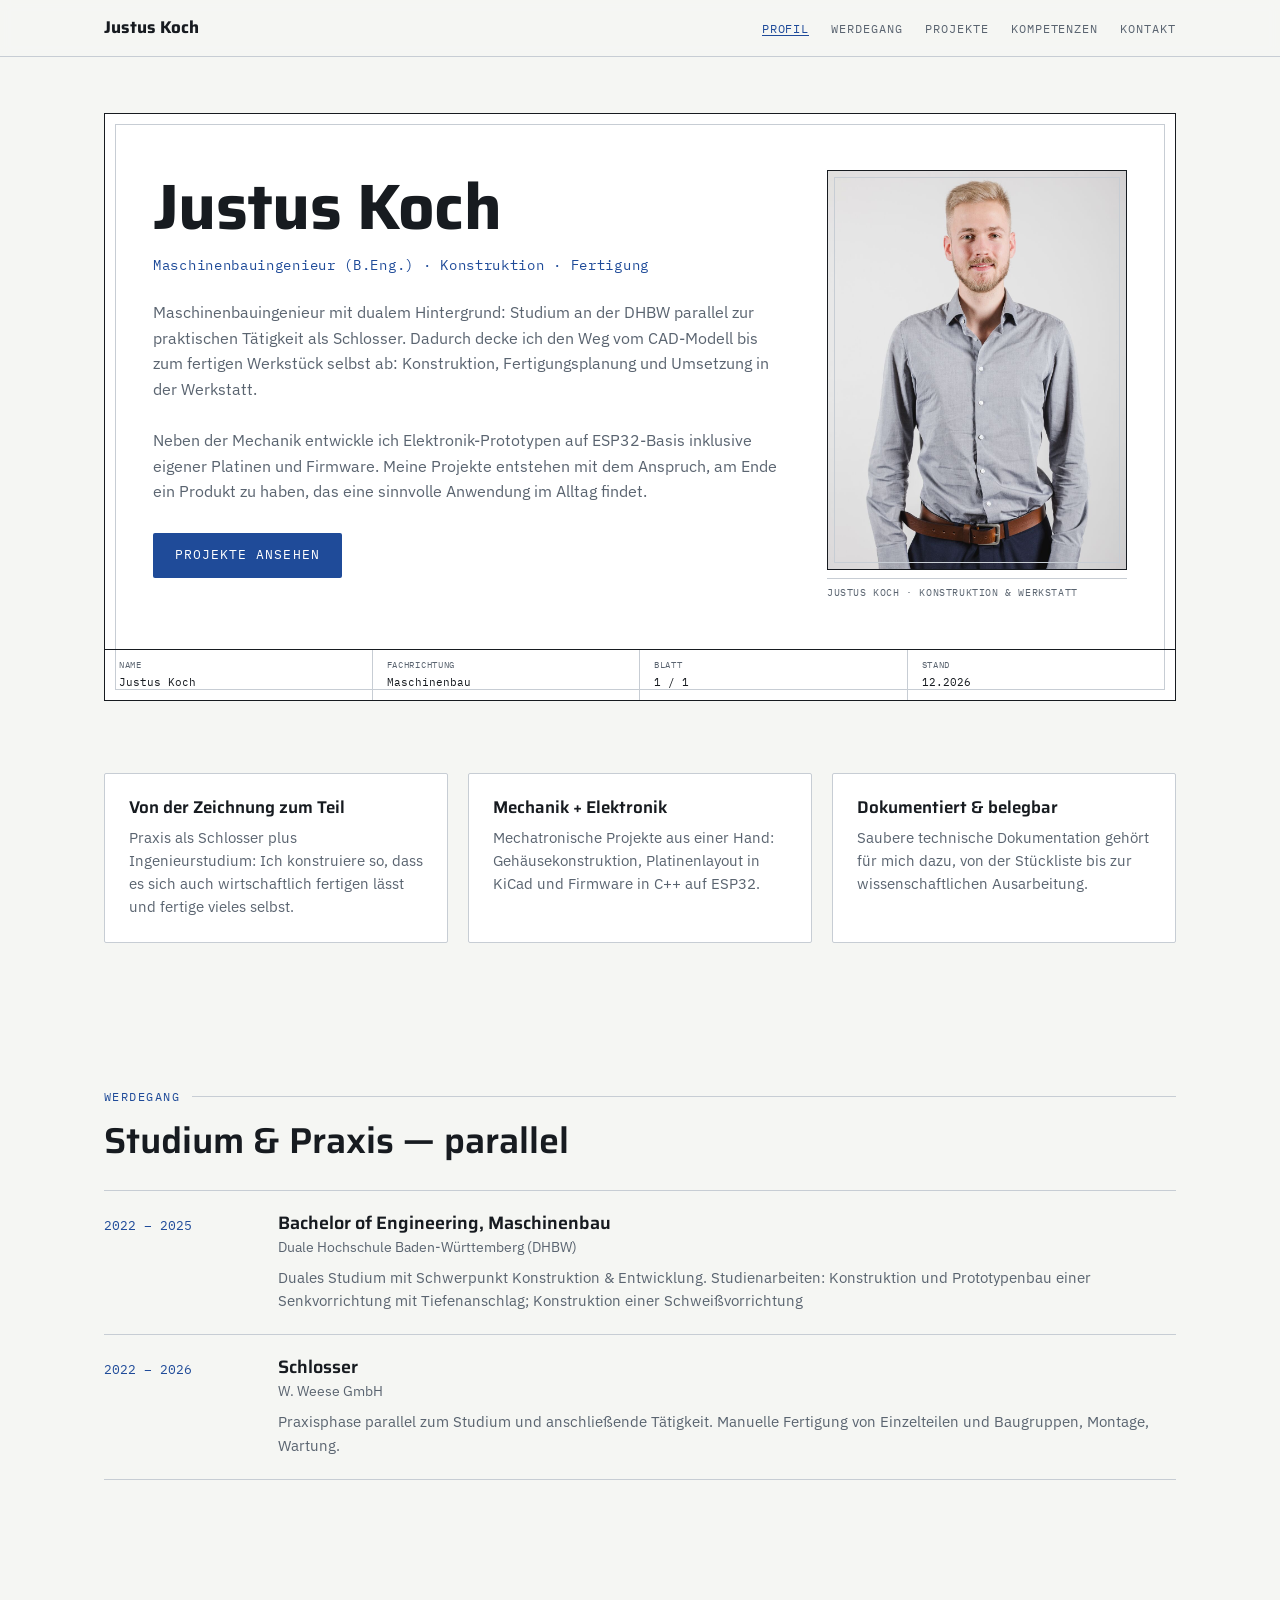
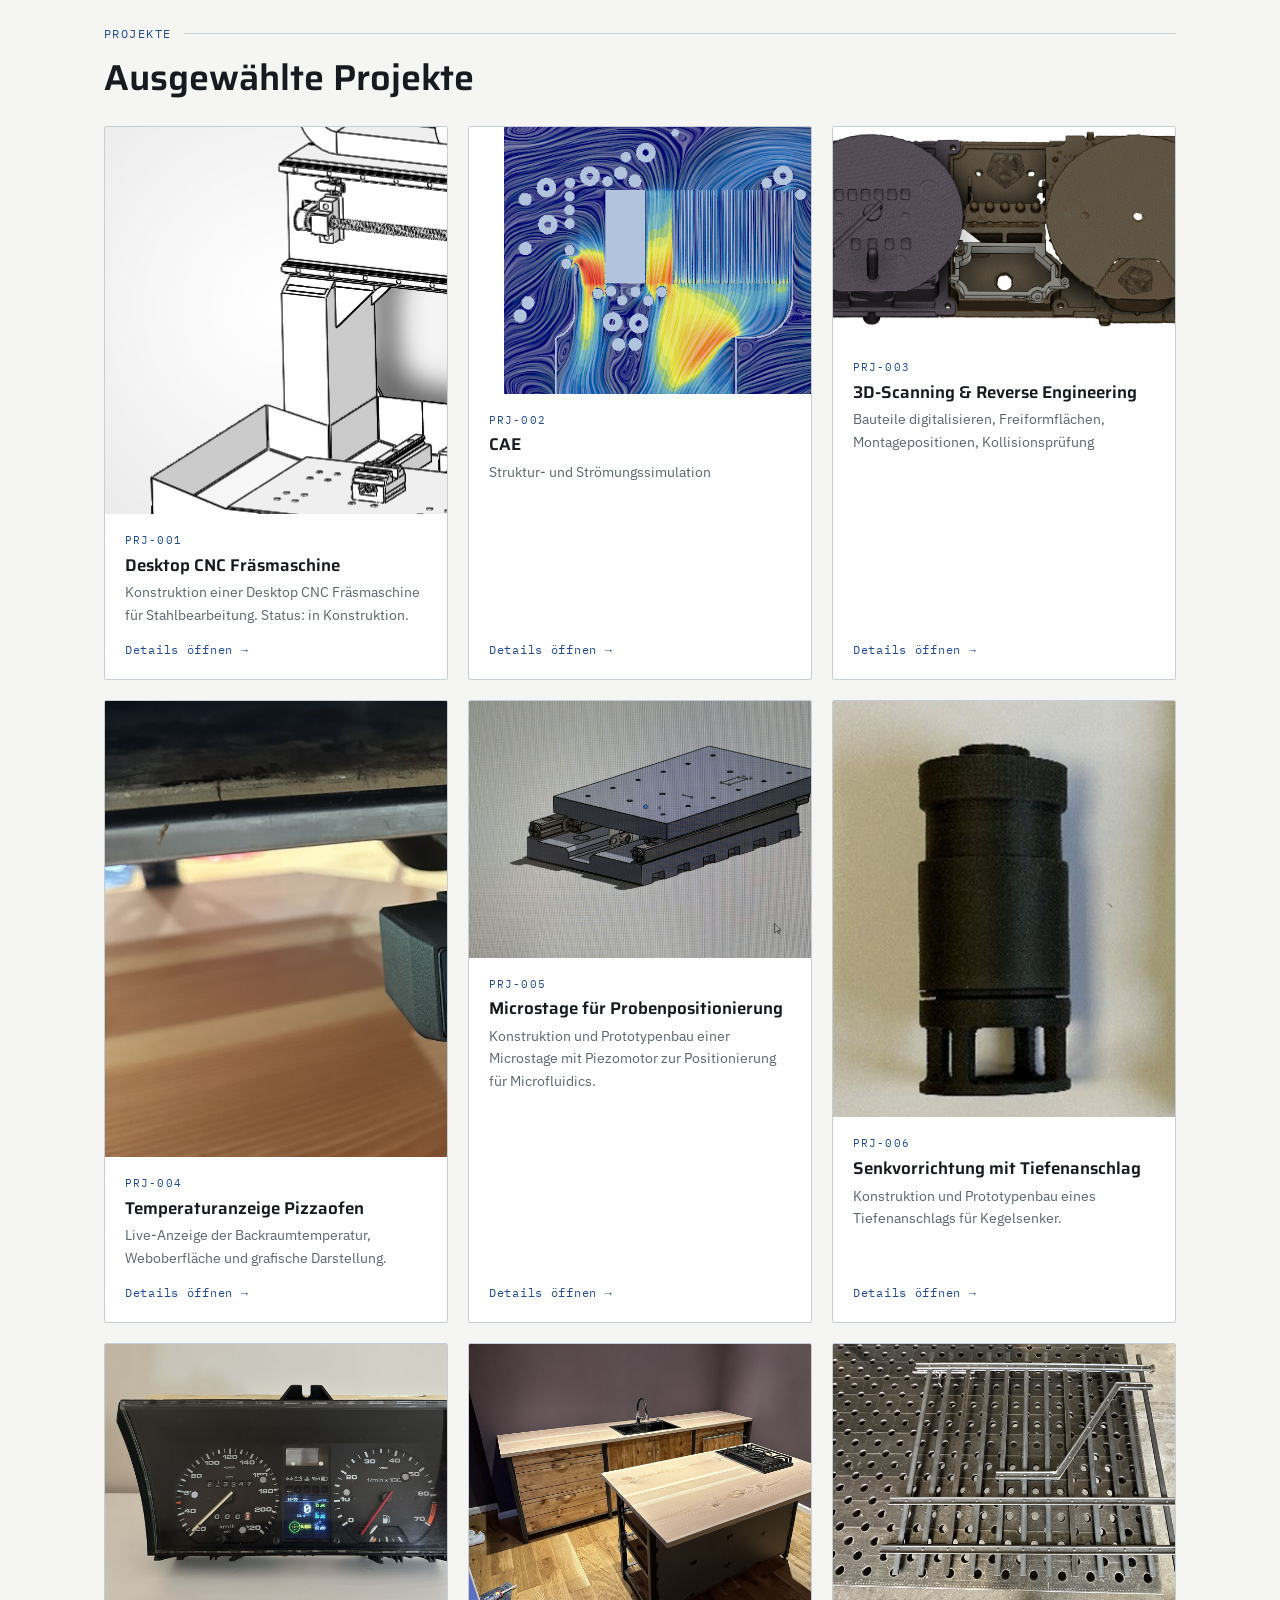
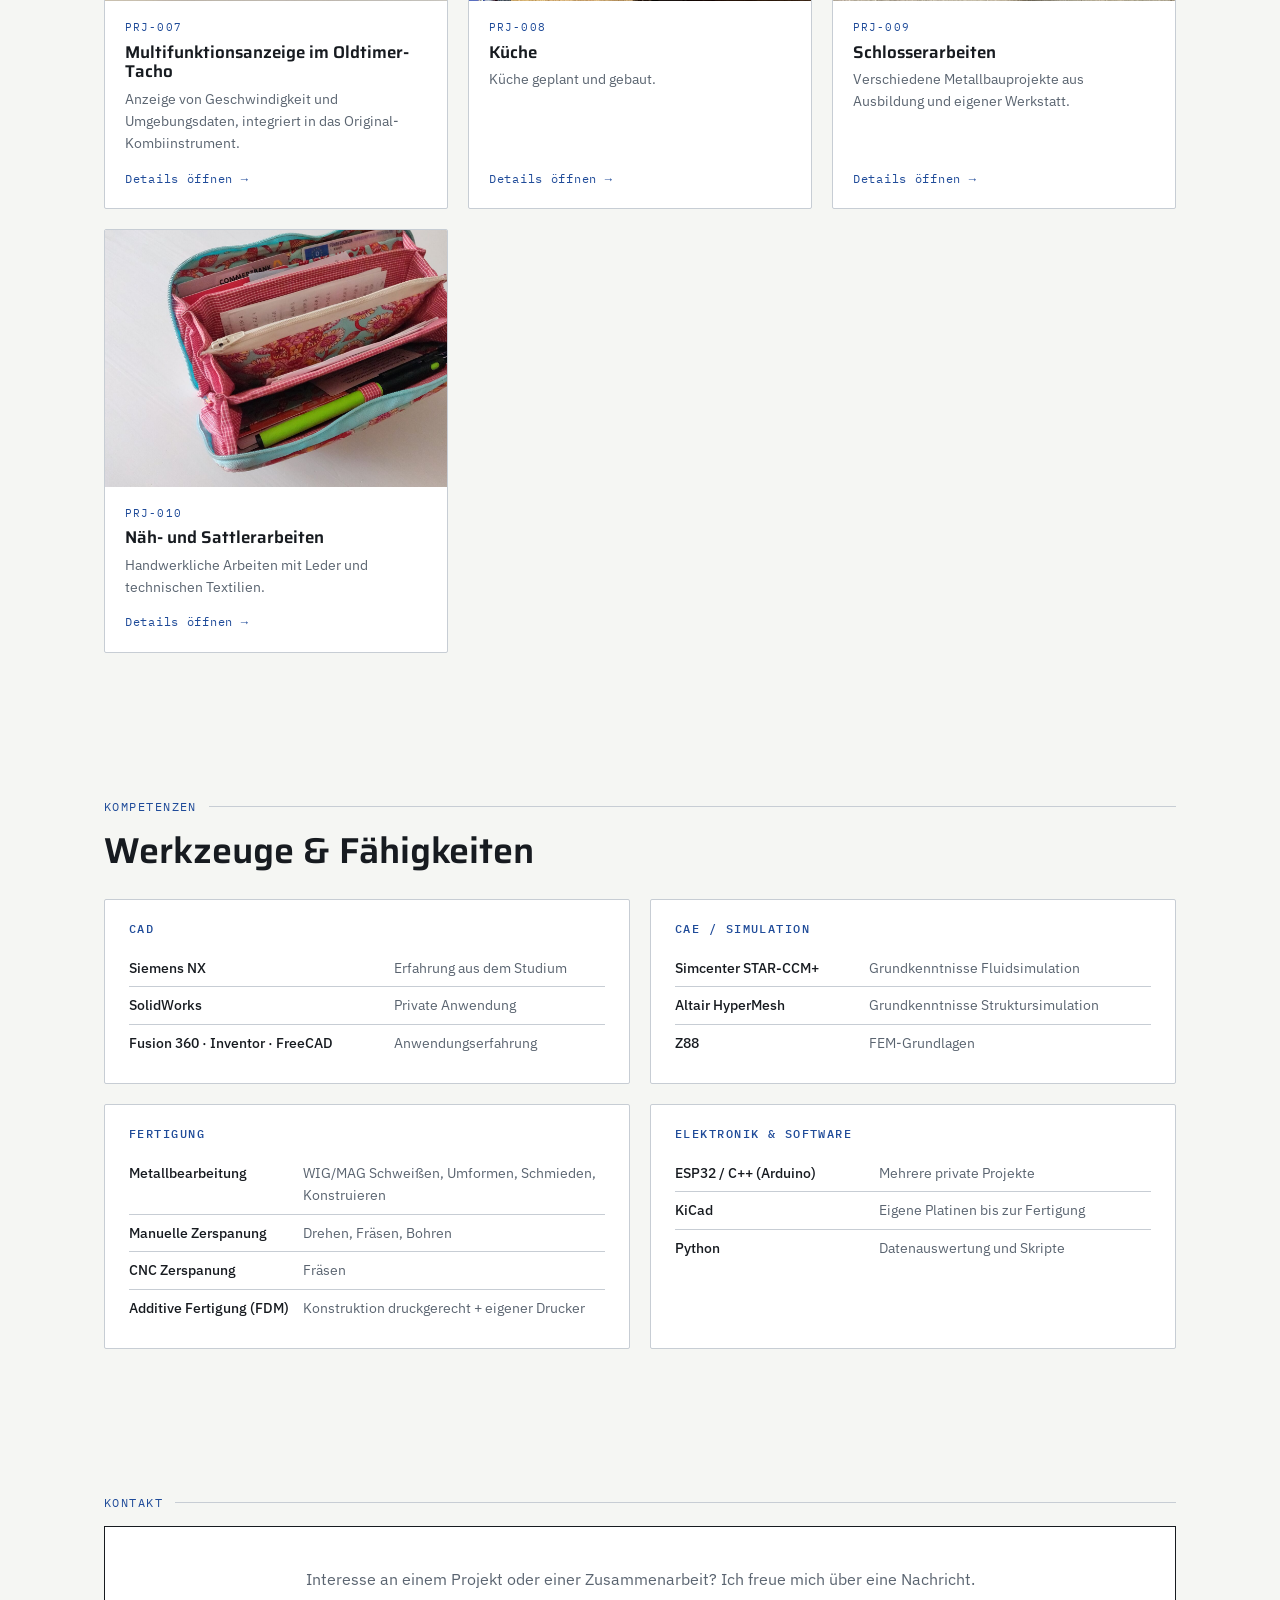
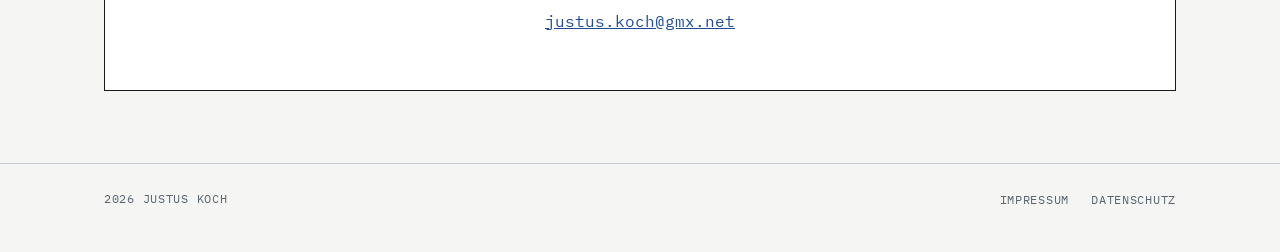
==== commit 322233cc: "Responsive Navigation: Menü mobil aufklappbar, aktiver Abschnitt mitlaufend - Mobil (<=760 px): Menü" ====
--- a/index.html
+++ b/index.html
@@ -360,12 +360,47 @@
   background:rgba(245,246,243,.92);backdrop-filter:blur(6px);
   border-bottom:1px solid var(--linie);
 }
-header.nav .wrap{display:flex;align-items:center;justify-content:space-between;height:56px}
-.nav-name{font-family:var(--font-display);font-weight:700;font-size:17px;text-decoration:none;color:var(--tusche)}
+header.nav .wrap{display:flex;align-items:center;justify-content:space-between;gap:16px;height:56px}
+/* Name links: darf nie gestaucht oder umgebrochen werden */
+.nav-marke{display:flex;align-items:baseline;gap:10px;min-width:0}
+.nav-name{font-family:var(--font-display);font-weight:700;font-size:17px;text-decoration:none;color:var(--tusche);white-space:nowrap;flex-shrink:0}
+/* Aktueller Abschnitt neben dem Namen (nur mobil sichtbar) */
+.nav-aktuell{display:none;font-family:var(--font-mono);font-size:11px;letter-spacing:.08em;text-transform:uppercase;color:var(--blau);white-space:nowrap;overflow:hidden;text-overflow:ellipsis}
 nav ul{display:flex;gap:22px;list-style:none}
-nav a{font-family:var(--font-mono);font-size:12px;letter-spacing:.08em;text-transform:uppercase;text-decoration:none;color:var(--grau)}
+nav a{font-family:var(--font-mono);font-size:12px;letter-spacing:.08em;text-transform:uppercase;text-decoration:none;color:var(--grau);white-space:nowrap}
 nav a:hover{color:var(--blau)}
-@media(max-width:640px){nav ul{gap:14px}nav a{font-size:11px}}
+/* Aktiver Abschnitt: blau + Unterstrich wie eine Maßlinie */
+nav a.aktiv{color:var(--blau);box-shadow:inset 0 -1px 0 var(--blau)}
+/* Menü-Knopf (nur mobil) */
+.nav-toggle{display:none;flex-shrink:0;width:40px;height:40px;background:none;border:1px solid var(--linie);border-radius:var(--radius);cursor:pointer;position:relative}
+.nav-toggle span,.nav-toggle span::before,.nav-toggle span::after{
+  position:absolute;left:50%;width:18px;height:1.5px;margin-left:-9px;background:var(--tusche);content:"";transition:transform .2s ease,opacity .2s ease}
+.nav-toggle span{top:50%;margin-top:-.75px}
+.nav-toggle span::before{left:0;margin-left:0;top:-6px}
+.nav-toggle span::after{left:0;margin-left:0;top:6px}
+.nav-toggle[aria-expanded="true"] span{background:transparent}
+.nav-toggle[aria-expanded="true"] span::before{transform:translateY(6px) rotate(45deg)}
+.nav-toggle[aria-expanded="true"] span::after{transform:translateY(-6px) rotate(-45deg)}
+.nav-toggle:focus-visible{outline:2px solid var(--blau);outline-offset:2px}
+
+/* Mobil: Navigation als aufklappbares Panel unter der Kopfzeile */
+@media(max-width:760px){
+  .nav-aktuell{display:inline}
+  .nav-toggle{display:block}
+  header.nav nav{
+    position:absolute;left:0;right:0;top:100%;
+    background:var(--papier);border-bottom:1px solid var(--linie);
+    display:none;
+  }
+  header.nav nav.offen{display:block}
+  nav ul{flex-direction:column;gap:0;padding:6px 16px 12px}
+  nav li{border-top:1px solid var(--linie)}
+  nav li:first-child{border-top:none}
+  nav a{display:block;padding:13px 2px;font-size:13px}
+  nav a.aktiv{box-shadow:none;border-left:2px solid var(--blau);padding-left:10px}
+}
+/* Sprungziele nicht unter der festen Kopfzeile verstecken */
+section[id]{scroll-margin-top:56px}
 
 /* ---- Hero mit Zeichnungsrahmen + Schriftfeld ---- */
 .hero{padding:56px 0 72px}
@@ -450,7 +485,8 @@
 @media(max-width:640px){.wg-item{grid-template-columns:1fr;gap:4px}}
 
 /* ---- Projekt-Grid ---- */
-.projekte-grid{display:grid;grid-template-columns:repeat(auto-fill,minmax(300px,1fr));gap:20px}
+/* min(300px,100%): auf schmalen Bildschirmen nie breiter als der Container */
+.projekte-grid{display:grid;grid-template-columns:repeat(auto-fill,minmax(min(300px,100%),1fr));gap:20px}
 .projekt-card{
   background:var(--blatt);border:1px solid var(--linie);border-radius:var(--radius);
   text-align:left;cursor:pointer;font:inherit;color:inherit;
@@ -550,6 +586,21 @@
 }
 footer .footer-recht a:first-child{margin-left:0}
 footer .footer-recht a:hover{color:var(--blau)}
+
+/* ---- Schmale Smartphones ---- */
+body{overflow-x:clip}                  /* Sicherheitsnetz gegen seitliches Wackeln (clip statt hidden, damit die Kopfzeile sticky bleibt) */
+body{overflow-wrap:break-word}         /* lange Wörter brechen statt Überbreite */
+@media(max-width:480px){
+  .wrap{padding:0 16px}
+  section{padding:52px 0}
+  .hero{padding:28px 0 52px}
+  .blatt-rahmen{padding:30px 16px 0}
+  .schriftfeld{margin:0 -16px}
+  .kontakt-box{padding:28px 18px}
+  .modal-backdrop{padding:12px 8px}
+  .modal-body{padding:18px}
+  .modal-kopf{padding:12px 16px}
+}
 </style>
 </head>
 <body>
@@ -558,8 +609,13 @@
 
 <header class="nav">
   <div class="wrap">
-    <a class="nav-name" href="#top" id="navName"></a>
-    <nav aria-label="Hauptnavigation">
+    <div class="nav-marke">
+      <a class="nav-name" href="#top" id="navName"></a>
+      <span class="nav-aktuell" id="navAktuell" aria-hidden="true"></span>
+    </div>
+    <button class="nav-toggle" id="navToggle" type="button"
+            aria-expanded="false" aria-controls="hauptnav" aria-label="Menü öffnen"><span></span></button>
+    <nav aria-label="Hauptnavigation" id="hauptnav">
       <ul>
         <li><a href="#profil">Profil</a></li>
         <li><a href="#werdegang">Werdegang</a></li>
@@ -785,6 +841,67 @@
 document.getElementById("kontaktLinks").innerHTML = (CONTENT.kontakt.links || [])
   .map(l => `<a href="${l.url}" target="_blank" rel="noopener">${l.label}</a>`).join("");
 
+// ---- Navigation: Menü mobil auf-/zuklappen ----
+const navToggle = document.getElementById("navToggle");
+const hauptnav  = document.getElementById("hauptnav");
+
+function setzeMenu(offen){
+  hauptnav.classList.toggle("offen", offen);
+  navToggle.setAttribute("aria-expanded", offen ? "true" : "false");
+  navToggle.setAttribute("aria-label", offen ? "Menü schließen" : "Menü öffnen");
+}
+navToggle.addEventListener("click", () => setzeMenu(!hauptnav.classList.contains("offen")));
+// Nach Klick auf einen Menüpunkt wieder schließen
+hauptnav.addEventListener("click", e => { if (e.target.closest("a")) setzeMenu(false); });
+// Klick außerhalb der Kopfzeile oder Escape schließt das Menü
+document.addEventListener("click", e => {
+  if (hauptnav.classList.contains("offen") && !e.target.closest("header.nav")) setzeMenu(false);
+});
+document.addEventListener("keydown", e => {
+  if (e.key === "Escape" && hauptnav.classList.contains("offen")){ setzeMenu(false); navToggle.focus(); }
+});
+// Beim Wechsel auf Desktop-Breite Menüzustand zurücksetzen
+window.matchMedia("(min-width:761px)").addEventListener("change", e => { if (e.matches) setzeMenu(false); });
+
+// ---- Navigation: aktuellen Abschnitt mitlaufend anzeigen ----
+// Ein Abschnitt gilt als aktiv, sobald seine Oberkante ein Drittel
+// der Fensterhöhe erreicht hat. Am Seitenende ist immer der letzte aktiv.
+const navLinks   = [...hauptnav.querySelectorAll('a[href^="#"]')];
+const abschnitte = navLinks.map(a => document.querySelector(a.getAttribute("href"))).filter(Boolean);
+const navAktuell = document.getElementById("navAktuell");
+let aktivId = null;
+
+function aktualisiereAktiv(){
+  const linie = window.innerHeight / 3;
+  let aktiv = abschnitte[0];
+  for (const s of abschnitte){
+    if (s.getBoundingClientRect().top <= linie) aktiv = s;
+  }
+  const amEnde = window.innerHeight + window.scrollY >= document.documentElement.scrollHeight - 2;
+  if (amEnde) aktiv = abschnitte[abschnitte.length - 1];
+  if (!aktiv || aktiv.id === aktivId) return;
+  aktivId = aktiv.id;
+  navLinks.forEach(a => {
+    const istAktiv = a.getAttribute("href") === "#" + aktivId;
+    a.classList.toggle("aktiv", istAktiv);
+    if (istAktiv){
+      a.setAttribute("aria-current", "location");
+      navAktuell.textContent = "/ " + a.textContent;
+    } else {
+      a.removeAttribute("aria-current");
+    }
+  });
+}
+// Scroll-Events per requestAnimationFrame bündeln (max. 1x pro Frame)
+let navTick = false;
+window.addEventListener("scroll", () => {
+  if (navTick) return;
+  navTick = true;
+  requestAnimationFrame(() => { aktualisiereAktiv(); navTick = false; });
+}, { passive: true });
+window.addEventListener("resize", aktualisiereAktiv);
+aktualisiereAktiv();
+
 // ---- Modal-Steuerung ----
 const backdrop = document.getElementById("modalBackdrop");
 const modalBody = document.getElementById("modalBody");
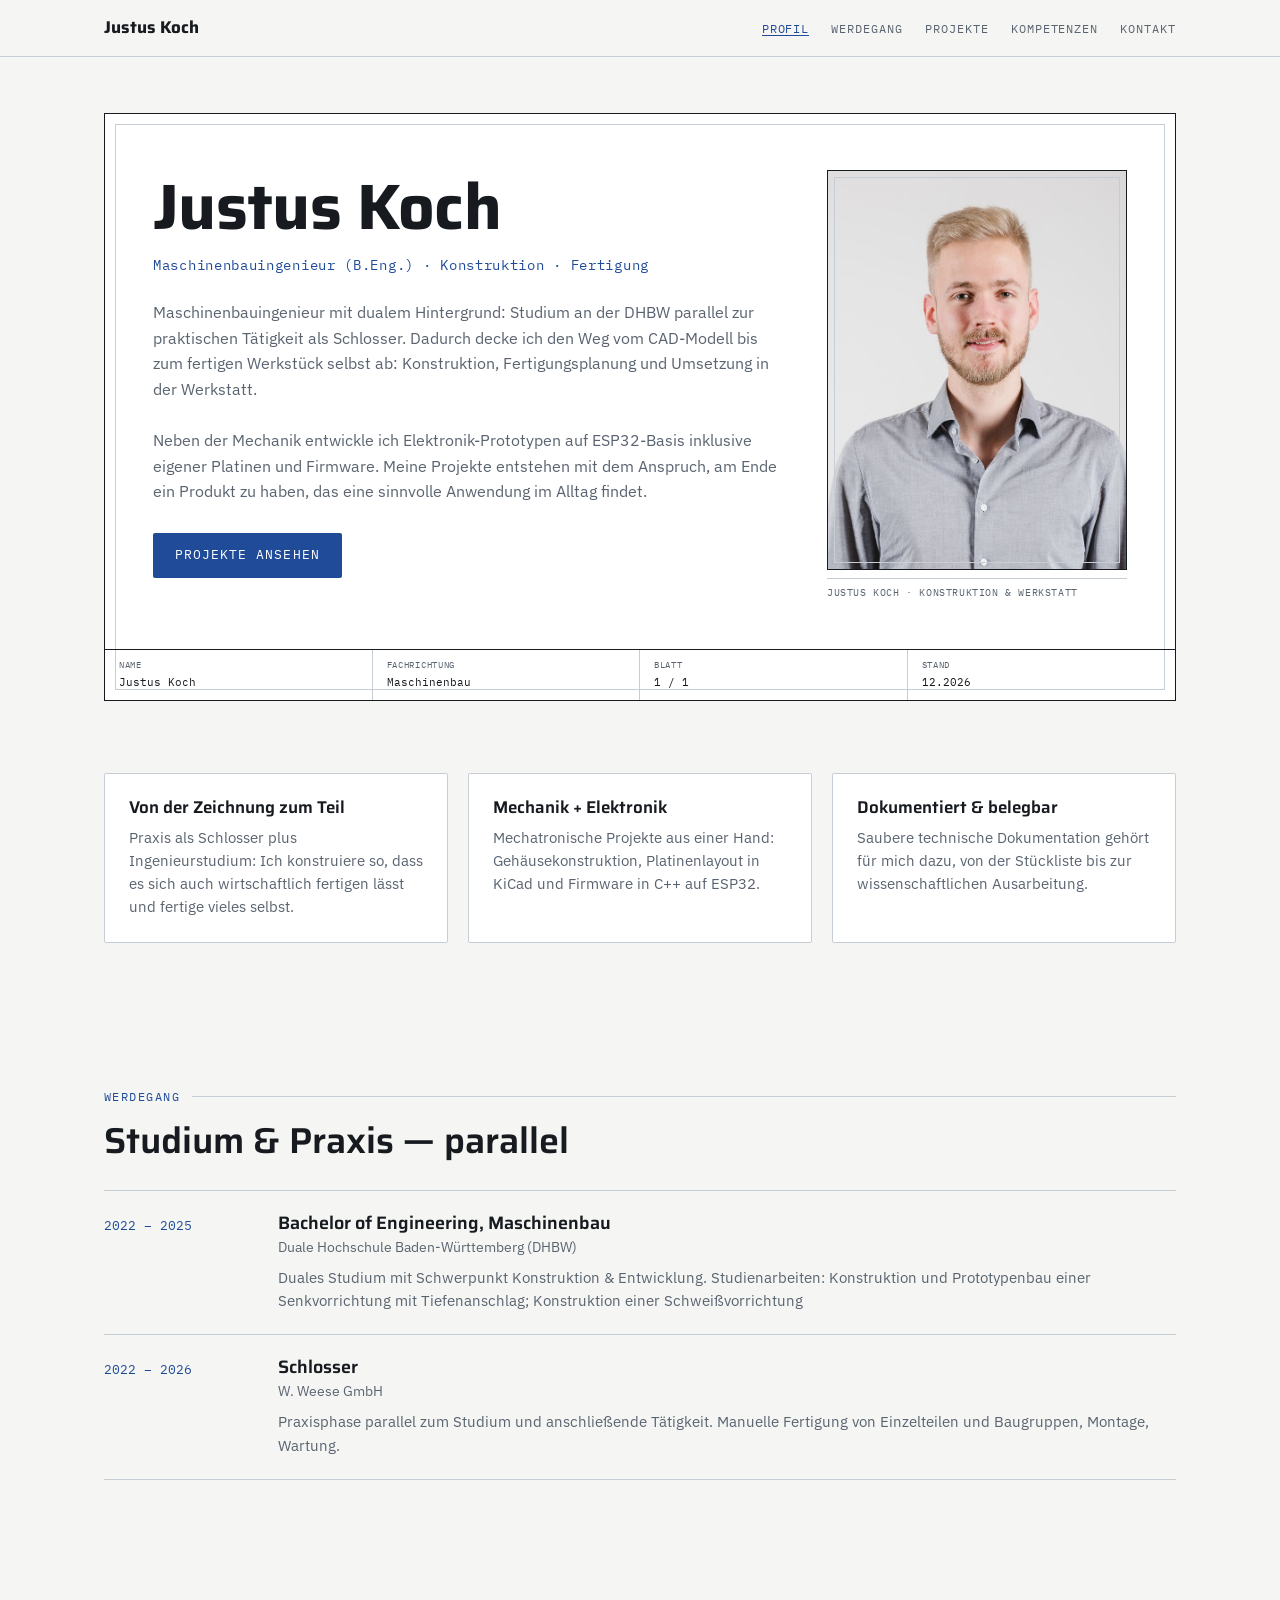
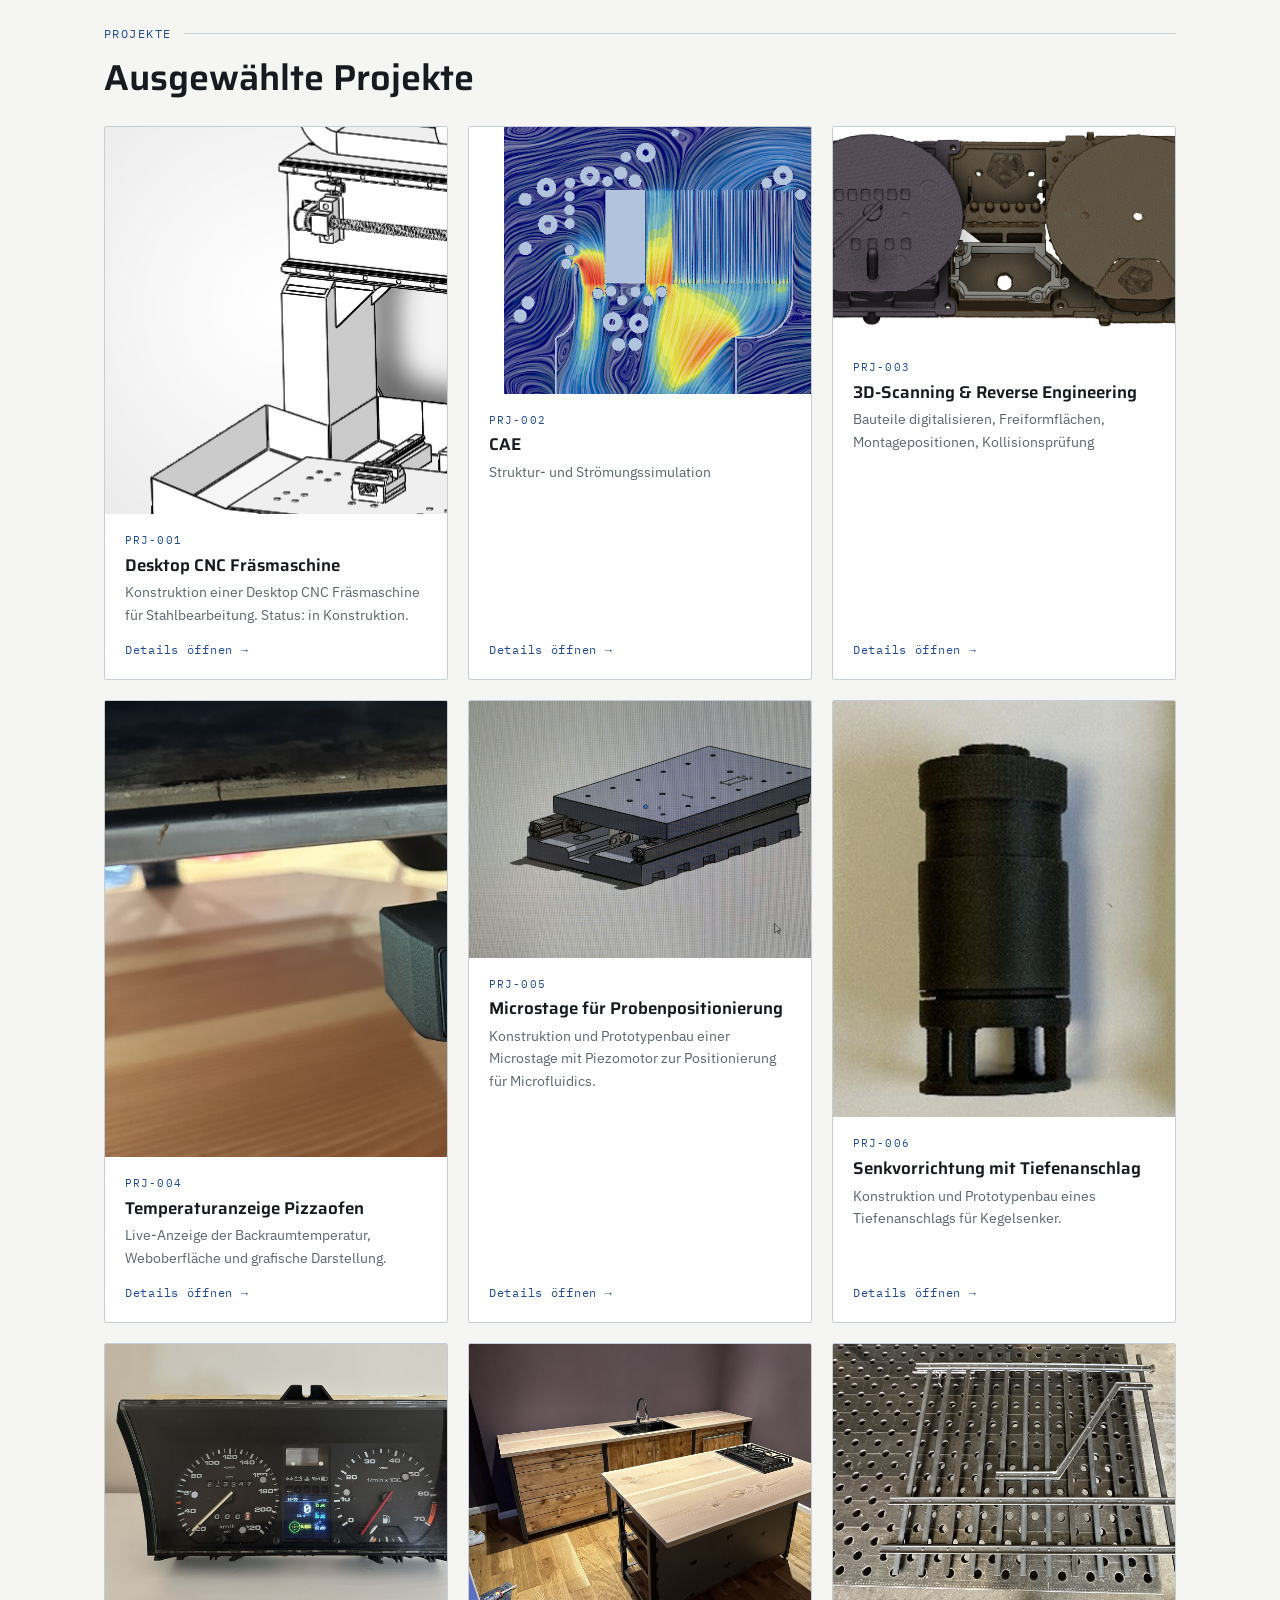
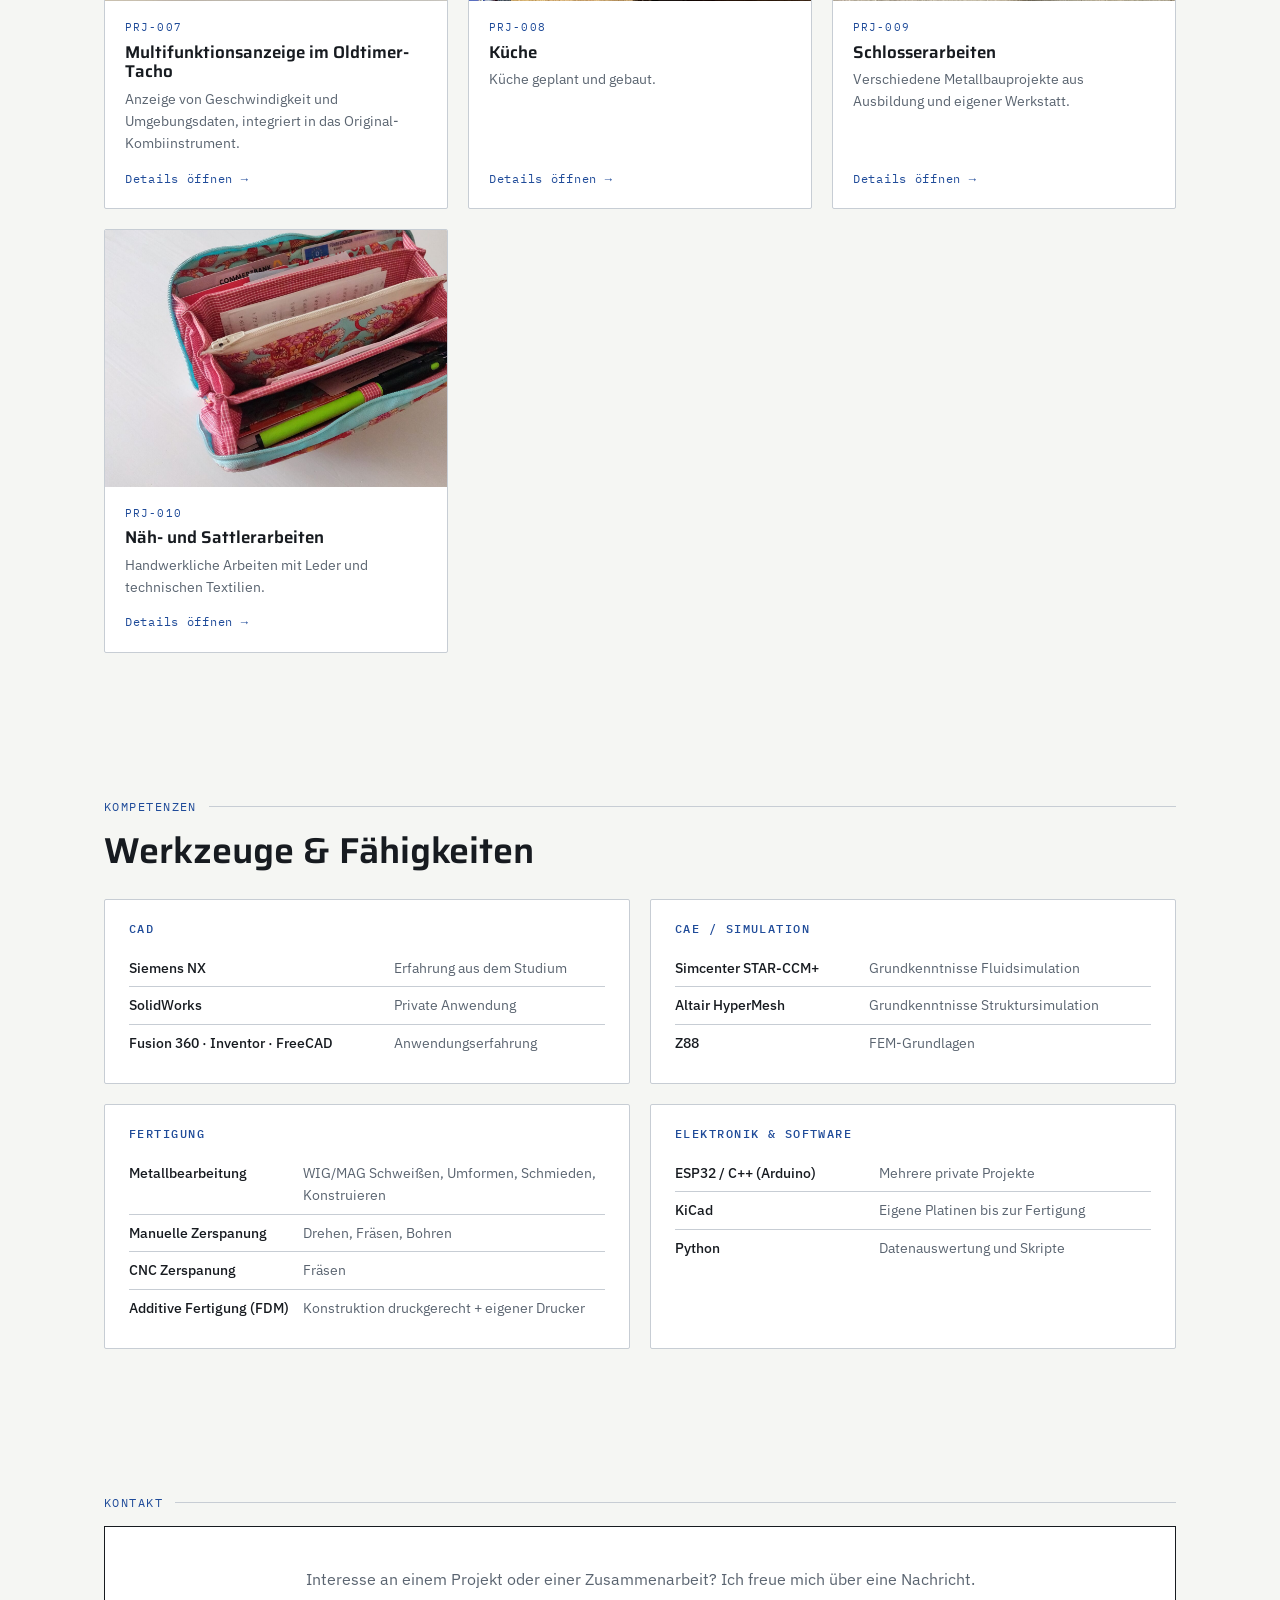
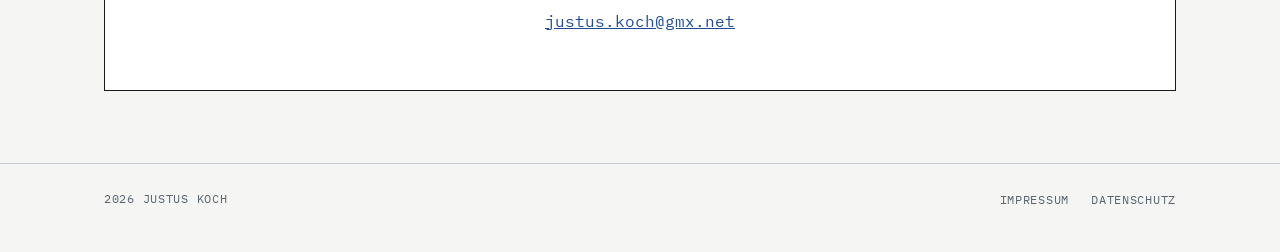
==== commit 45a88208: "Portrait: engerer Ausschnitt, im CONTENT einstellbar - heroBild.zoom / heroBild.fokus steuern den Au" ====
--- a/index.html
+++ b/index.html
@@ -71,7 +71,12 @@
   heroBild: {
     datei: "Bilder/Portrait.jpg",
     alt: "Portraitfoto Justus Koch",
-    bildunterschrift: "Justus Koch \u00b7 Konstruktion & Werkstatt"
+    bildunterschrift: "Justus Koch \u00b7 Konstruktion & Werkstatt",
+    // Ausschnitt: zoom 1 = ganzes Bild, gr\u00f6\u00dfer = n\u00e4her dran.
+    // fokus = Punkt, der beim Zoomen fest bleibt ("waagerecht senkrecht"),
+    // z. B. "50% 10%" = mittig, nahe Oberkante. Das Originalfoto bleibt unver\u00e4ndert.
+    zoom: 1.6,
+    fokus: "50% 8%"
   },
 
   // ---------- 3 Profil-Kacheln ----------
@@ -426,9 +431,9 @@
   aspect-ratio:3/4;overflow:hidden;
 }
 .hero-bild .rahmen::after{
-  content:"";position:absolute;inset:6px;border:1px solid var(--linie);pointer-events:none;
-}
-.hero-bild img{width:100%;height:100%;object-fit:cover}
+  content:"";position:absolute;inset:6px;border:1px solid var(--linie);pointer-events:none;z-index:1;
+}
+.hero-bild img{width:100%;height:100%;object-fit:cover;object-position:50% 0}
 .hero-bild .platzhalter-bild{
   width:100%;height:100%;display:flex;align-items:center;justify-content:center;
   text-align:center;padding:0 18px;white-space:pre-line;
@@ -541,7 +546,39 @@
 }
 /* Galerie im Modal */
 .galerie{position:relative;background:#E9ECEF;aspect-ratio:16/9;margin-bottom:20px;border:1px solid var(--linie)}
-.galerie img{width:100%;height:100%;object-fit:contain;background:#fff}
+.galerie img{width:100%;height:100%;object-fit:contain;background:#fff;cursor:zoom-in;user-select:none;-webkit-user-drag:none}
+.galerie img:focus-visible{outline:2px solid var(--blau);outline-offset:-2px}
+/* Seitliches Wischen übernimmt das Skript, vertikales Scrollen bleibt beim Browser */
+.galerie{touch-action:pan-y;overflow:hidden}
+
+/* ---- Vollbild-Ansicht (Lightbox) ---- */
+.lightbox{
+  position:fixed;inset:0;z-index:200;display:none;flex-direction:column;
+  background:#0C0E11;color:#fff;
+}
+.lightbox.offen{display:flex}
+.lb-kopf{
+  display:flex;align-items:center;justify-content:space-between;
+  padding:10px 14px;padding-top:max(10px,env(safe-area-inset-top));
+  font-family:var(--font-mono);font-size:12px;letter-spacing:.08em;
+}
+.lb-buehne{
+  flex:1;min-height:0;position:relative;display:flex;align-items:center;justify-content:center;
+  padding:0 8px max(14px,env(safe-area-inset-bottom));
+  touch-action:none;overflow:hidden;          /* alle Gesten hier selbst auswerten */
+}
+.lb-buehne img{max-width:100%;max-height:100%;object-fit:contain;user-select:none;-webkit-user-drag:none}
+.lb-btn{
+  background:rgba(255,255,255,.08);border:1px solid rgba(255,255,255,.35);border-radius:var(--radius);
+  color:#fff;width:42px;height:42px;font-size:20px;line-height:1;cursor:pointer;
+}
+.lb-btn:hover{border-color:#fff}
+.lb-btn:focus-visible{outline:2px solid #fff;outline-offset:2px}
+.lb-nav{position:absolute;top:50%;transform:translateY(-50%);z-index:1}
+.lb-nav.prev{left:12px}.lb-nav.next{right:12px}
+.lb-nav[hidden]{display:none}
+/* Auf Touch-Geräten wird gewischt, die Pfeile würden nur das Bild verdecken */
+@media(hover:none) and (pointer:coarse){.lb-nav{display:none}}
 .galerie .platzhalter{
   position:absolute;inset:0;display:flex;align-items:center;justify-content:center;
   font-family:var(--font-mono);font-size:12px;color:var(--grau);text-align:center;padding:16px;
@@ -724,6 +761,17 @@
   </div>
 </div>
 
+<!-- Vollbild-Ansicht für Projektbilder -->
+<div class="lightbox" id="lightbox" role="dialog" aria-modal="true" aria-label="Bild im Vollbild">
+  <div class="lb-kopf">
+    <span id="lbZaehler"></span>
+    <button class="lb-btn lb-close" type="button" aria-label="Vollbild schließen" onclick="schliesseLightbox()">×</button>
+  </div>
+  <div class="lb-buehne" id="lbBuehne"></div>
+  <button class="lb-btn lb-nav prev" type="button" aria-label="Vorheriges Bild" onclick="galWechsel(-1)">‹</button>
+  <button class="lb-btn lb-nav next" type="button" aria-label="Nächstes Bild" onclick="galWechsel(1)">›</button>
+</div>
+
 <script>
 /* ============================================================
    RENDER-LOGIK — muss nicht bearbeitet werden.
@@ -767,6 +815,12 @@
     bild.alt = cfg.alt || CONTENT.name;
     bild.onerror = platzhalter;
     bild.src = pfad;
+    // Ausschnitt aus CONTENT anwenden (Zoom um den Fokuspunkt)
+    const zoom = Number(cfg.zoom) || 1;
+    if (zoom !== 1){
+      bild.style.transformOrigin = cfg.fokus || "50% 10%";
+      bild.style.transform = `scale(${zoom})`;
+    }
     rahmen.appendChild(bild);
   }
 
@@ -936,7 +990,8 @@
   const src = galBilder[galIndex];
   g.innerHTML = `
     <div class="platzhalter">Bild nicht gefunden: ${src}</div>
-    <img src="${src}" alt="" style="position:relative"
+    <img src="${src}" alt="" style="position:relative" draggable="false"
+      tabindex="0" role="button" aria-label="Bild im Vollbild öffnen"
       onload="this.previousElementSibling.style.display='none'">
     ${galBilder.length > 1 ? `
       <button class="gal-btn prev" type="button" aria-label="Vorheriges Bild" onclick="galWechsel(-1)">‹</button>
@@ -944,10 +999,95 @@
       <span class="gal-zaehler">${galIndex+1} / ${galBilder.length}</span>` : ""}`;
 }
 function galWechsel(richtung){
+  if (galBilder.length < 2) return;
   galIndex = (galIndex + richtung + galBilder.length) % galBilder.length;
   zeigeGalerieBild();
-}
-
+  if (lbOffen()) zeigeLightboxBild();
+}
+
+// ---- Wischgeste (Touch, Stift und Maus über Pointer-Events) ----
+// el:        Fläche, auf der gewischt wird
+// bildVon(): liefert das Bild, das beim Ziehen mitwandert
+// optionen:  onWisch(richtung) bei Wisch links/rechts, onTipp() bei kurzem
+//            Antippen, onRunter() bei Wisch nach unten (optional)
+const WISCH_MIN = 50;   // ab so vielen px gilt eine Bewegung als Wisch
+const TIPP_MAX  = 10;   // bis so vielen px gilt sie als Antippen
+
+function wischGeste(el, bildVon, { onWisch, onTipp, onRunter }){
+  let start = null;
+
+  el.addEventListener("pointerdown", e => {
+    if (e.button !== 0 || e.target.closest("button")) return;  // Pfeil-Knöpfe nicht abfangen
+    start = { x: e.clientX, y: e.clientY, id: e.pointerId };
+    const bild = bildVon();
+    if (bild) bild.style.transition = "none";
+  });
+
+  el.addEventListener("pointermove", e => {
+    if (!start || e.pointerId !== start.id) return;
+    const dx = e.clientX - start.x, dy = e.clientY - start.y;
+    const bild = bildVon();
+    if (!bild) return;
+    // Bild folgt dem Finger: seitlich beim Blättern, nach unten beim Schließen
+    if (Math.abs(dx) > Math.abs(dy)) bild.style.transform = `translateX(${dx}px)`;
+    else if (onRunter && dy > 0)     bild.style.transform = `translateY(${dy}px)`;
+  });
+
+  const ende = e => {
+    if (!start || e.pointerId !== start.id) return;
+    const dx = e.clientX - start.x, dy = e.clientY - start.y;
+    start = null;
+    const bild = bildVon();
+    if (bild){ bild.style.transition = "transform .2s ease"; bild.style.transform = ""; }
+    if (e.type === "pointercancel") return;                 // Browser hat die Geste übernommen (z. B. Scrollen)
+    if (Math.abs(dx) >= WISCH_MIN && Math.abs(dx) > Math.abs(dy)) onWisch(dx < 0 ? 1 : -1);
+    else if (onRunter && dy >= WISCH_MIN * 1.6 && dy > Math.abs(dx)) onRunter();
+    else if (Math.abs(dx) < TIPP_MAX && Math.abs(dy) < TIPP_MAX && onTipp) onTipp(e);
+  };
+  el.addEventListener("pointerup", ende);
+  el.addEventListener("pointercancel", ende);
+}
+
+// Galerie im Projektblatt: Wischen blättert, Antippen öffnet Vollbild
+wischGeste(modalBody, () => document.querySelector("#galerie img"), {
+  onWisch: galWechsel,
+  onTipp: e => { if (e.target.closest("#galerie img")) oeffneLightbox(); }
+});
+
+// ---- Vollbild-Ansicht (Lightbox) ----
+const lightbox  = document.getElementById("lightbox");
+const lbBuehne  = document.getElementById("lbBuehne");
+const lbZaehler = document.getElementById("lbZaehler");
+const lbOffen   = () => lightbox.classList.contains("offen");
+
+function oeffneLightbox(){
+  if (!galBilder.length) return;
+  zeigeLightboxBild();
+  lightbox.classList.add("offen");
+  lightbox.querySelector(".lb-close").focus();
+}
+function schliesseLightbox(){
+  lightbox.classList.remove("offen");
+  const g = document.querySelector("#galerie img");
+  if (g) g.focus({ preventScroll: true });
+}
+function zeigeLightboxBild(){
+  const src = galBilder[galIndex];
+  lbBuehne.innerHTML = `<img src="${src}" alt="" draggable="false">`;
+  const mehrere = galBilder.length > 1;
+  lbZaehler.textContent = mehrere ? `${galIndex + 1} / ${galBilder.length}` : "";
+  lightbox.querySelectorAll(".lb-nav").forEach(b => b.hidden = !mehrere);
+  // Nachbarbilder vorladen, damit das Wischen ohne Wartezeit wechselt
+  if (mehrere){
+    [1, -1].forEach(r => { new Image().src = galBilder[(galIndex + r + galBilder.length) % galBilder.length]; });
+  }
+}
+// Vollbild: Wischen blättert, nach unten wischen oder Tippen neben das Bild schließt
+wischGeste(lbBuehne, () => lbBuehne.querySelector("img"), {
+  onWisch: galWechsel,
+  onRunter: schliesseLightbox,
+  onTipp: e => { if (!e.target.closest("img")) schliesseLightbox(); }
+});
 
 function schliesseModal(){
   backdrop.classList.remove("offen");
@@ -957,11 +1097,12 @@
 backdrop.addEventListener("click", e => { if (e.target === backdrop) schliesseModal(); });
 document.addEventListener("keydown", e => {
   if (!backdrop.classList.contains("offen")) return;
-  if (e.key === "Escape") schliesseModal();
-  if (galBilder.length > 1 && document.getElementById("galerie")){
-    if (e.key === "ArrowLeft") galWechsel(-1);
-    if (e.key === "ArrowRight") galWechsel(1);
-  }
+  // Escape schließt zuerst das Vollbild, erst beim zweiten Mal das Projektblatt
+  if (e.key === "Escape") { lbOffen() ? schliesseLightbox() : schliesseModal(); return; }
+  if (e.key === "ArrowLeft")  galWechsel(-1);
+  if (e.key === "ArrowRight") galWechsel(1);
+  // Enter auf dem fokussierten Galeriebild öffnet das Vollbild
+  if (e.key === "Enter" && e.target.matches && e.target.matches("#galerie img")) oeffneLightbox();
 });
 </script>
 </body>
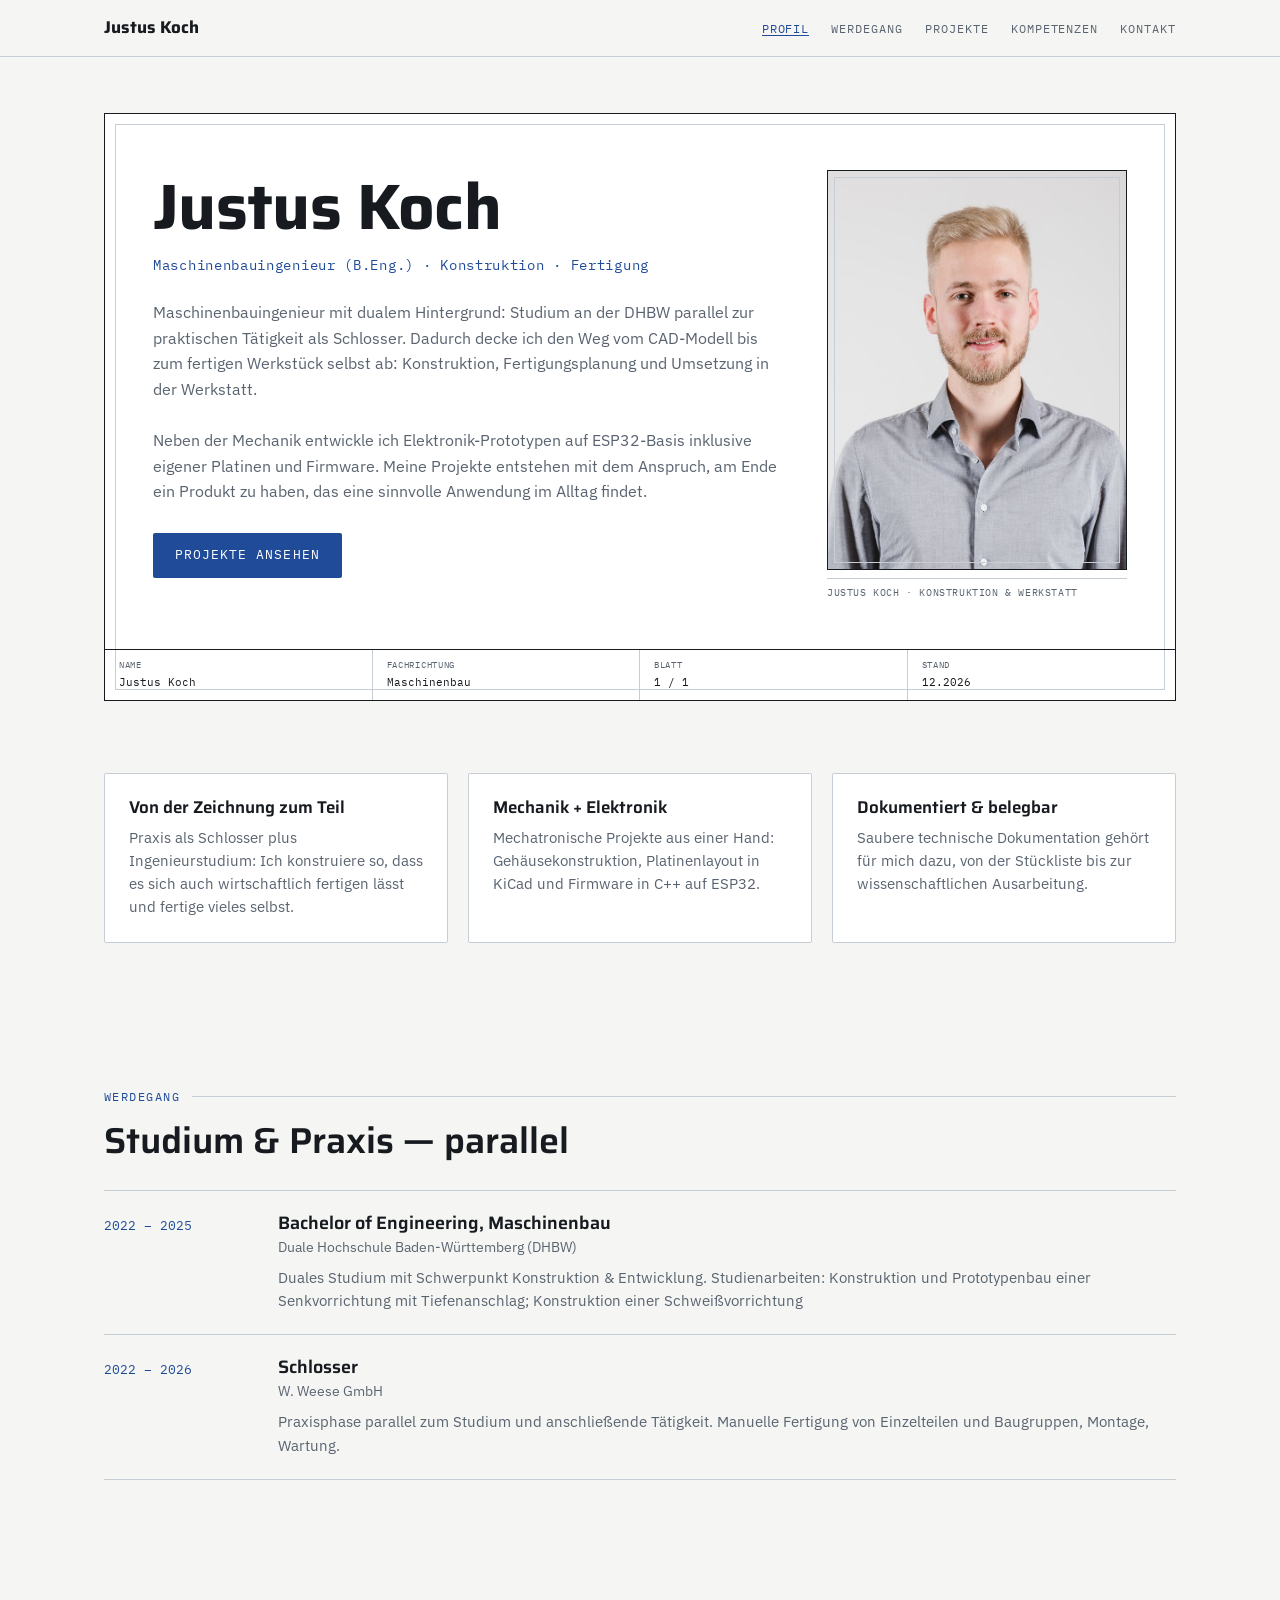
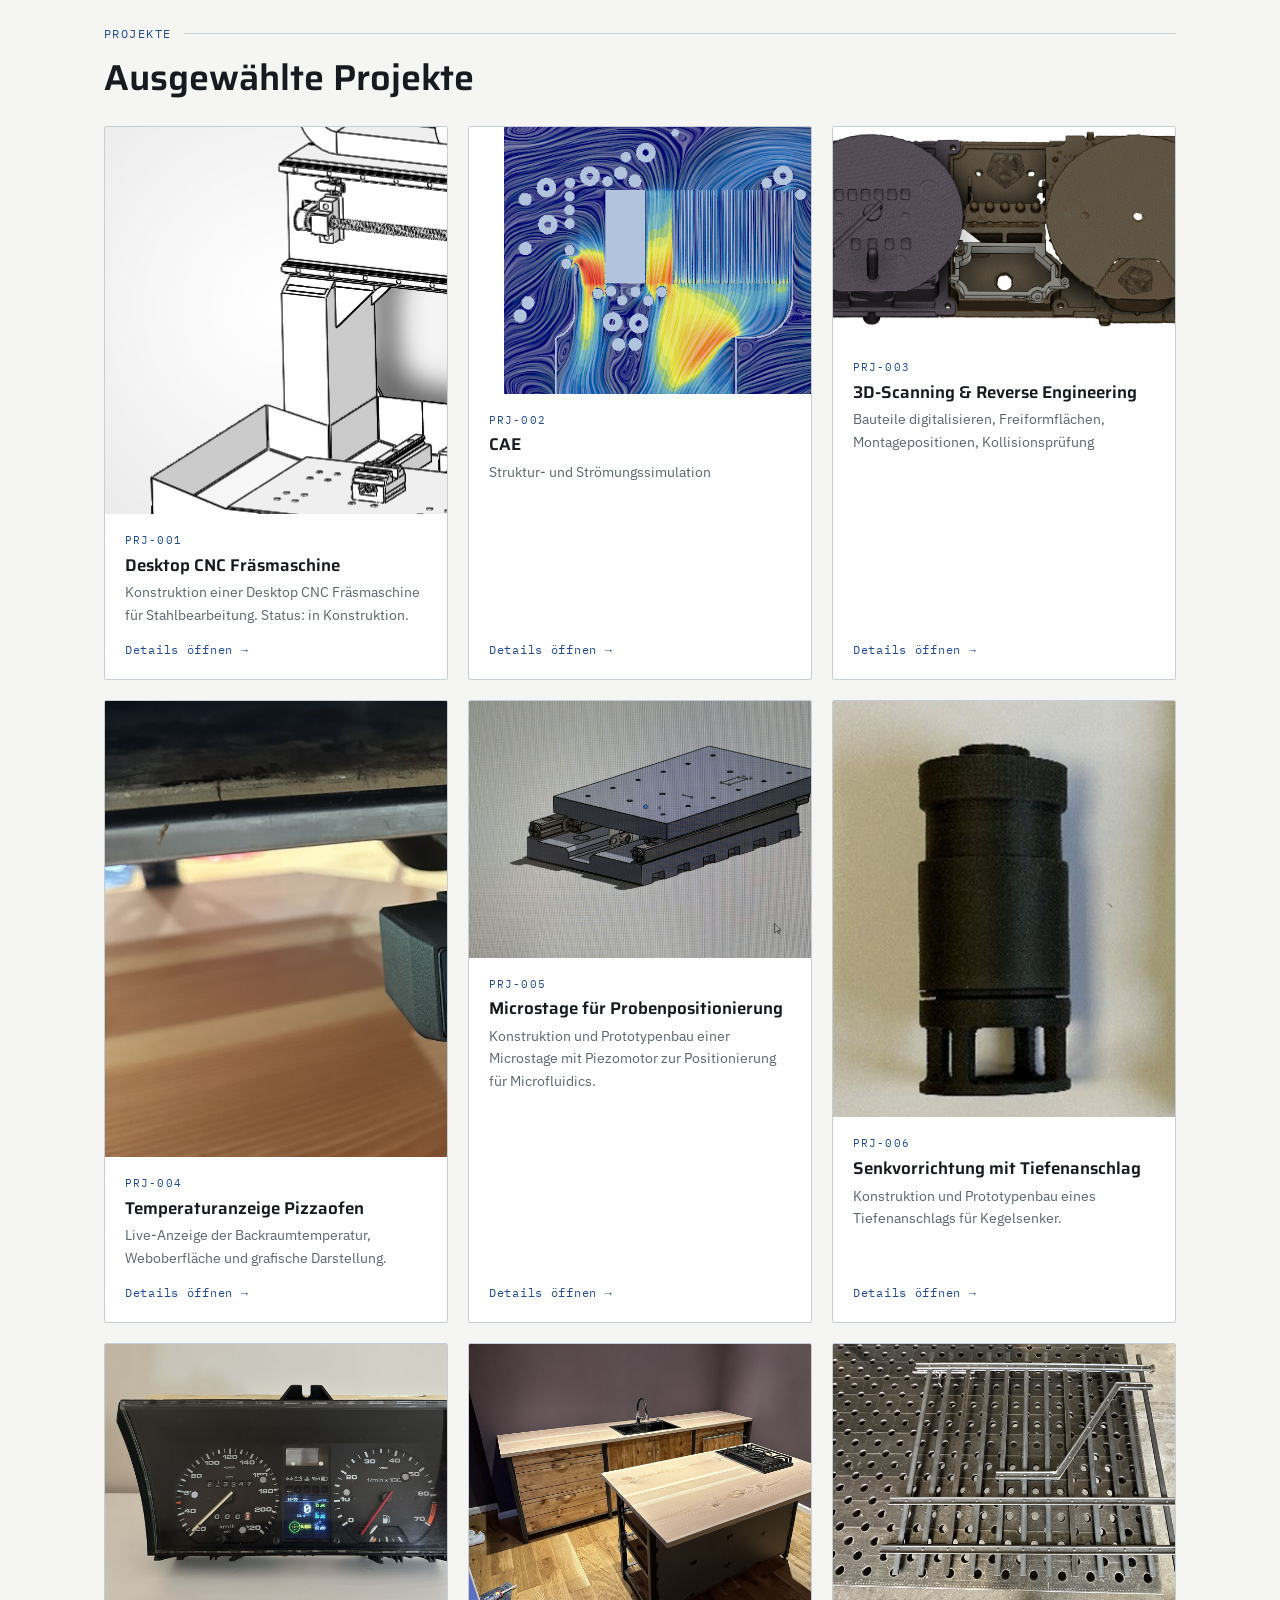
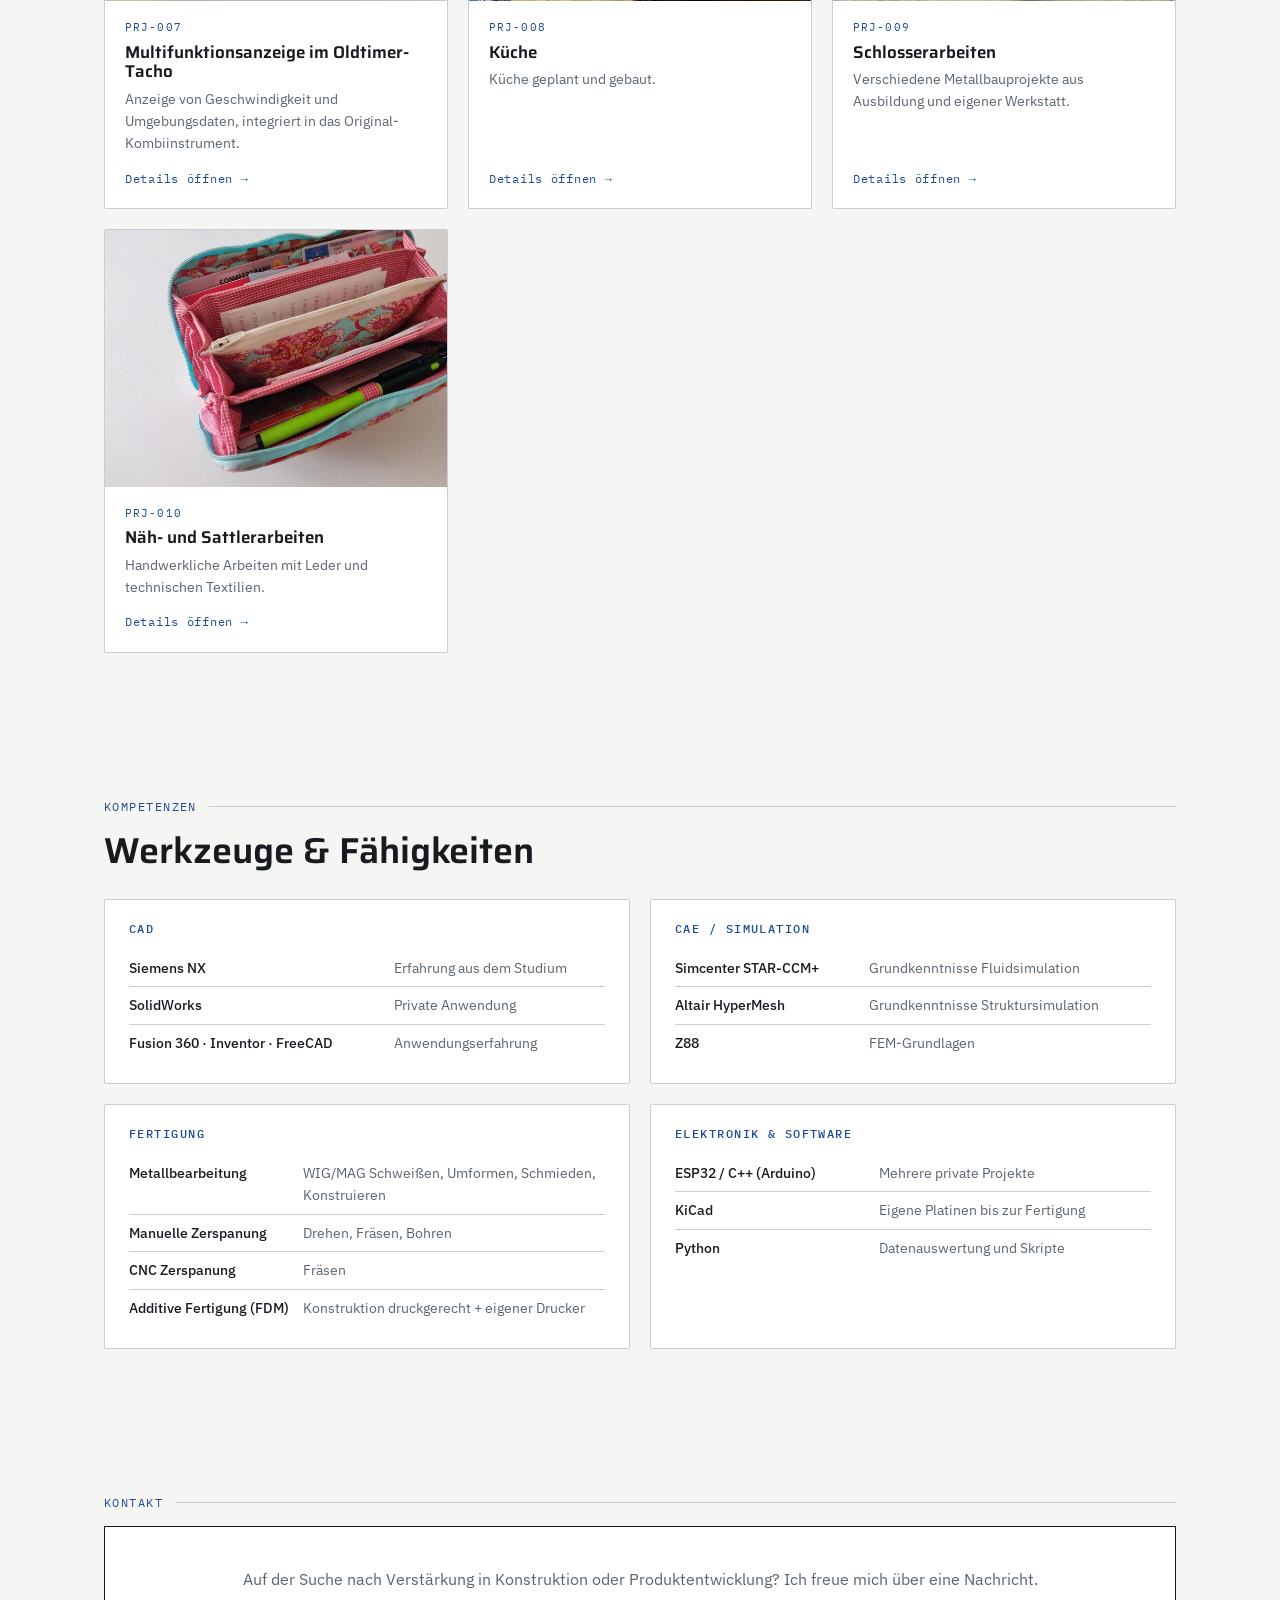
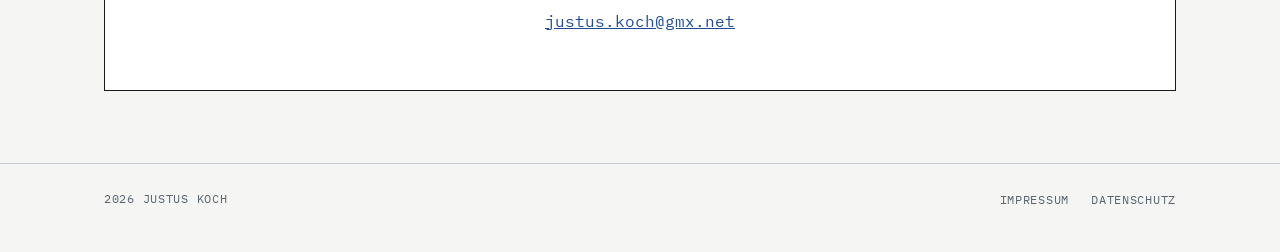
==== commit 5751fe85: "Kontakttext auf Stellensuche ausgerichtet Co-Authored-By: Claude Opus 5.5 <noreply@anthropic.com> Cl" ====
--- a/index.html
+++ b/index.html
@@ -282,7 +282,7 @@
 
   // ---------- Kontakt ----------
   kontakt: {
-    text: "Interesse an einem Projekt oder einer Zusammenarbeit? Ich freue mich über eine Nachricht.",
+    text: "Auf der Suche nach Verstärkung in Konstruktion oder Produktentwicklung? Ich freue mich über eine Nachricht.",
     email: "justus.koch@gmx.net",
     ort: "Raum Heidelberg",
     links: [
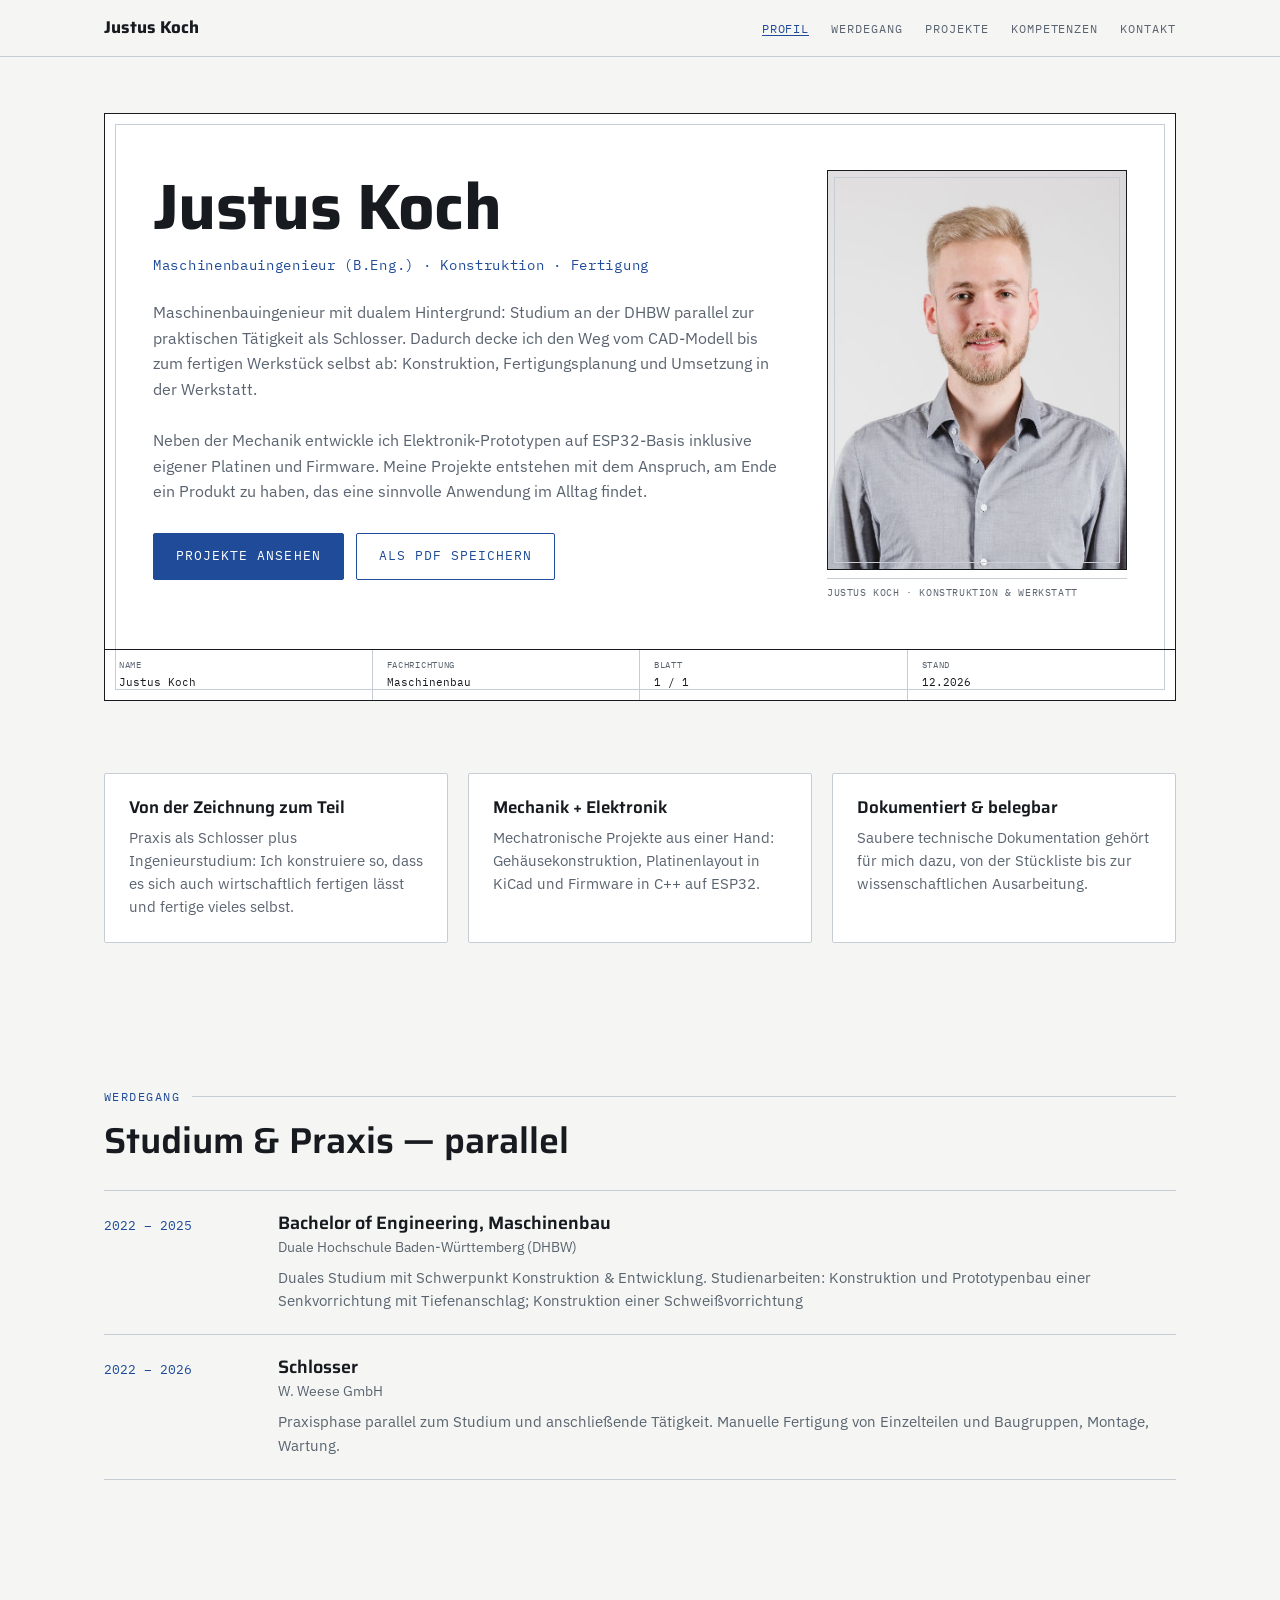
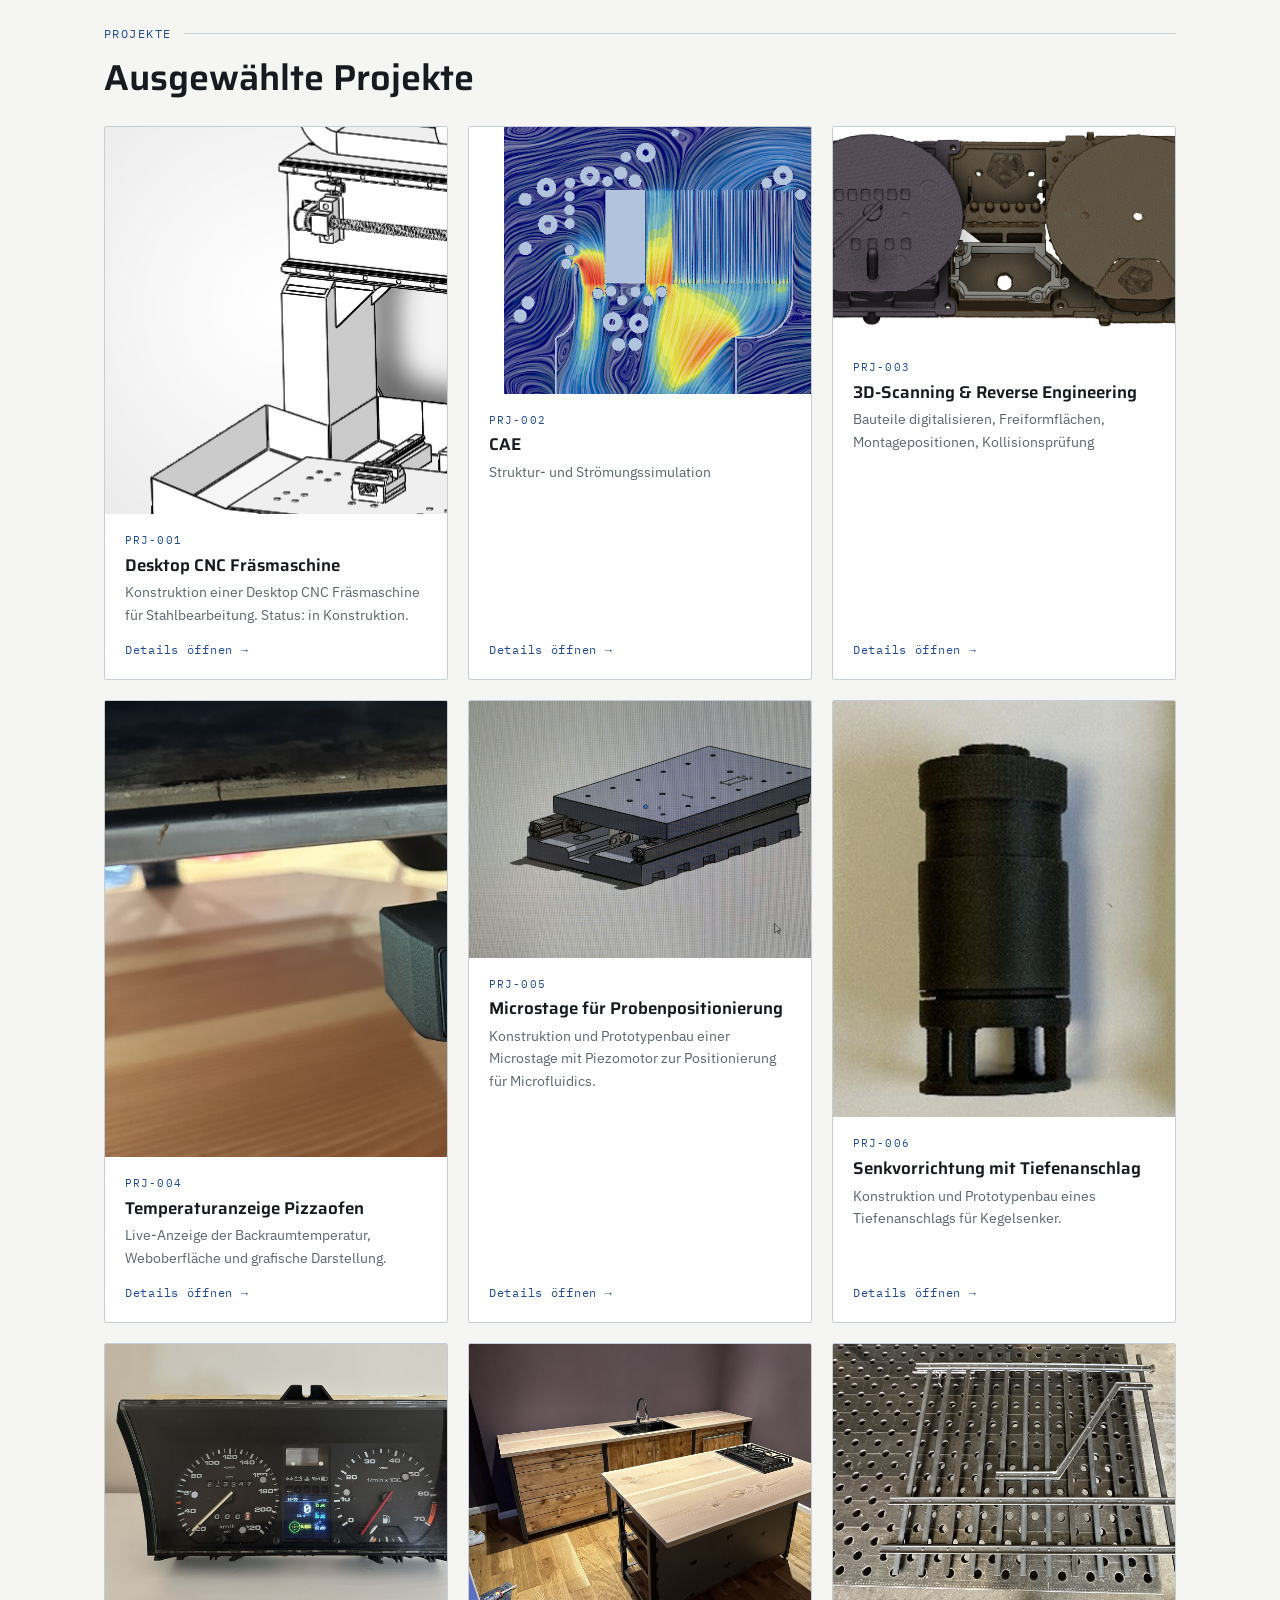
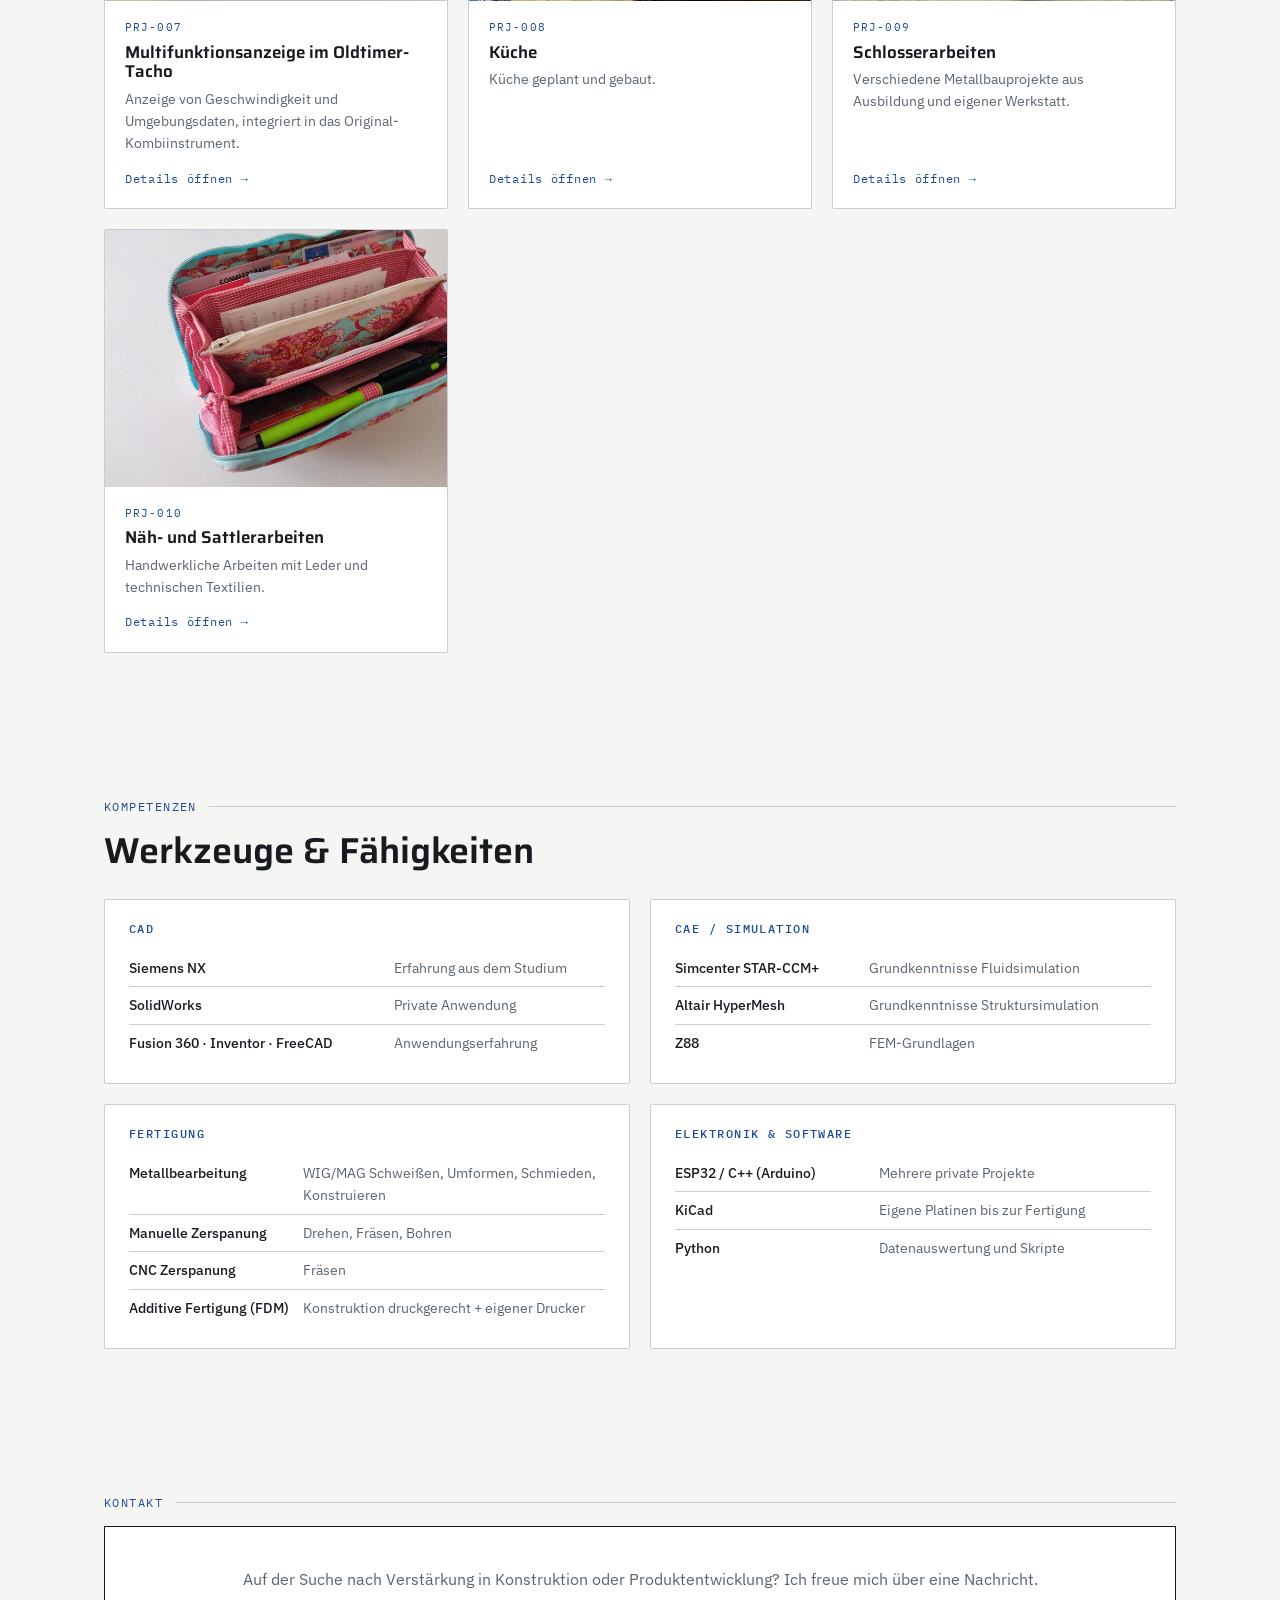
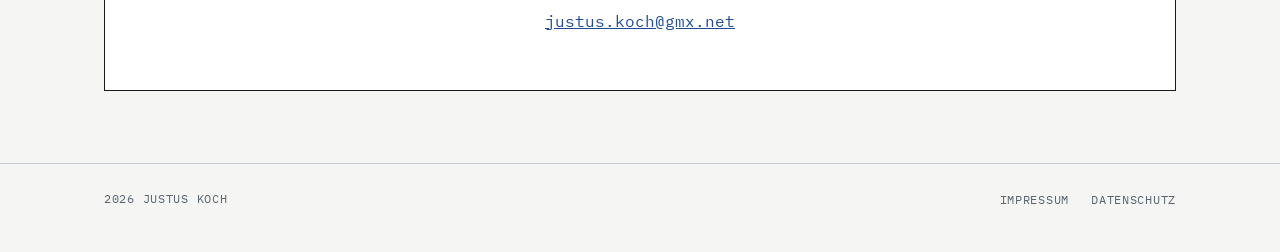
==== commit bde69cb9: "Druckansicht A4 und Knopf 'Als PDF speichern' - Eigenes Druck-Layout (A4): ohne Navigation und Knöpf" ====
--- a/index.html
+++ b/index.html
@@ -285,6 +285,8 @@
     text: "Auf der Suche nach Verstärkung in Konstruktion oder Produktentwicklung? Ich freue mich über eine Nachricht.",
     email: "justus.koch@gmx.net",
     ort: "Raum Heidelberg",
+    // Erscheint im Ausdruck / PDF in der Fußzeile als Verweis auf die Online-Version
+    webseite: "justus-mb.de",
     links: [
       // { label: "LinkedIn", url: "https://www.linkedin.com/in/justus-koch-8ba8a9247/" },
       // { label: "GitHub",   url: "https://..." }
@@ -455,6 +457,14 @@
   font-family:var(--font-mono);font-size:13px;letter-spacing:.08em;text-transform:uppercase;
   padding:12px 22px;border-radius:var(--radius)}
 .hero .cta:hover{background:#173C7C}
+.cta-zeile{display:flex;flex-wrap:wrap;gap:12px;margin-top:28px}
+.hero .cta-zeile .cta{margin-top:0;border:1px solid var(--blau)}
+/* Zweiter Knopf: gleiche Form, nur Kontur */
+.hero .cta-zweit{background:transparent;color:var(--blau);border:1px solid var(--blau);cursor:pointer;font:inherit;
+  font-family:var(--font-mono);font-size:13px;letter-spacing:.08em;text-transform:uppercase}
+.hero .cta-zweit:hover{background:rgba(31,75,153,.07)}
+/* Druck-Elemente sind am Bildschirm ausgeblendet */
+.druck-projekte,.nur-druck{display:none}
 /* Schriftfeld (DIN-Vorbild) unten rechts */
 .schriftfeld{
   position:relative;z-index:1;
@@ -637,6 +647,92 @@
   .modal-backdrop{padding:12px 8px}
   .modal-body{padding:18px}
   .modal-kopf{padding:12px 16px}
+}
+
+/* ============================================================
+   DRUCK / PDF (A4)
+   Steht bewusst am Ende, damit es die Bildschirm-Regeln
+   (auch die für schmale Breiten) überschreibt.
+   ============================================================ */
+@page{size:A4;margin:14mm 14mm 15mm}
+@media print{
+  *{-webkit-print-color-adjust:exact;print-color-adjust:exact}
+  html{scroll-behavior:auto}
+  body{background:#fff;font-size:9.5pt;line-height:1.45;overflow:visible}
+  a{color:var(--tusche);text-decoration:none}
+
+  /* Nur Bildschirm: ausblenden */
+  header.nav,.skip-to-content,.cta-zeile,.projekte-grid,
+  .modal-backdrop,.lightbox,footer .footer-recht,#footerZeile{display:none!important}
+  /* Nur Druck: einblenden */
+  .druck-projekte{display:block}
+  .nur-druck{display:inline}
+
+  .wrap{max-width:none;padding:0}
+  section{padding:0 0 5mm}
+  .eyebrow{font-size:7.5pt;margin-bottom:2mm;break-after:avoid}
+  h2{font-size:15pt;margin-bottom:4mm;break-after:avoid}
+
+  /* Kopf als Zeichnungsblatt, zweispaltig mit Foto */
+  .hero{padding:0 0 6mm}
+  .blatt-rahmen{padding:9mm 8mm 0}
+  .blatt-rahmen::before{inset:2mm}
+  .hero-inner{grid-template-columns:minmax(0,1fr) 44mm;gap:8mm;padding-bottom:6mm}
+  .hero-bild{max-width:none}
+  .hero h1{font-size:26pt}
+  .hero .rolle{font-size:9.5pt;margin:2mm 0 4mm}
+  .hero p{font-size:9.5pt;max-width:none}
+  .hero-bild figcaption{font-size:6.5pt}
+  .schriftfeld{margin:0 -8mm;grid-template-columns:repeat(4,1fr);font-size:8pt}
+  .schriftfeld div:nth-child(2){border-right:1px solid var(--linie)}
+  .schriftfeld .lbl{font-size:6pt}
+
+  /* Kacheln dreispaltig */
+  .kacheln{grid-template-columns:repeat(3,1fr);gap:4mm}
+  .kachel{padding:4mm;break-inside:avoid}
+  .kachel h3{font-size:10.5pt;margin-bottom:1.5mm}
+  .kachel p{font-size:8.5pt}
+
+  /* Werdegang */
+  .wg-item{grid-template-columns:30mm 1fr;gap:5mm;padding:3.5mm 0;break-inside:avoid}
+  .wg-zeit{font-size:8.5pt}
+  .wg-item h3{font-size:11pt}
+  .wg-item .ort,.wg-item p{font-size:8.5pt}
+
+  /* Projekte: neue Seite, jedes Projekt als kompakter Block mit Bild */
+  #projekte{break-before:page}
+  .druck-projekt{
+    display:grid;grid-template-columns:minmax(0,1fr) 58mm;gap:6mm;
+    padding:4mm 0;border-top:1px solid var(--linie);break-inside:avoid;
+  }
+  .druck-projekt:last-child{border-bottom:1px solid var(--linie)}
+  .druck-projekt .pc-nr{font-size:7.5pt}
+  .druck-projekt h3{font-size:11.5pt;margin:.5mm 0 1.5mm}
+  .druck-projekt .lang{white-space:pre-line;color:var(--grau);font-size:8.5pt}
+  .druck-projekt .technik{margin-top:2.5mm;gap:1.5mm}
+  .druck-projekt .technik span{font-size:7pt;padding:.5mm 2mm}
+  .druck-projekt .dp-bild{border:1px solid var(--linie);background:#fff;height:40mm;display:flex;align-items:center;justify-content:center}
+  .druck-projekt .dp-bild img{max-width:100%;max-height:100%;object-fit:contain}
+  .druck-projekt.ohne-bild{grid-template-columns:1fr}
+
+  /* Kompetenzen zweispaltig */
+  .komp-grid{grid-template-columns:repeat(2,1fr);gap:4mm}
+  .komp-block{padding:3mm 4mm;break-inside:avoid}
+  .komp-block h3{font-size:7.5pt;margin-bottom:2mm}
+  .komp-block table{font-size:8.5pt}
+  .komp-block td{padding:.7mm 0}
+  .komp-block td:first-child{white-space:nowrap}
+
+  /* Kontakt: Adressen als Klartext ausgeben */
+  #kontakt{break-inside:avoid}
+  .kontakt-box{padding:4mm}
+  .kontakt-box p{margin-bottom:1mm}
+  .kontakt-box .email{font-size:10.5pt}
+  .kontakt-links a::after{content:" (" attr(href) ")";color:var(--grau)}
+
+  footer{border-top:1px solid var(--linie);padding:3mm 0 0}
+  footer .mono{font-size:7.5pt}
+  .todo{background:none}
 }
 </style>
 </head>
@@ -675,7 +771,10 @@
             <h1 id="heroName"></h1>
             <div class="rolle" id="heroRolle"></div>
             <p id="heroText"></p>
-            <a class="cta" href="#projekte">Projekte ansehen</a>
+            <div class="cta-zeile">
+              <a class="cta" href="#projekte">Projekte ansehen</a>
+              <button class="cta cta-zweit" type="button" id="druckKnopf">Als PDF speichern</button>
+            </div>
           </div>
           <figure class="hero-bild">
             <div class="rahmen" id="heroBildRahmen"></div>
@@ -714,6 +813,8 @@
       <div class="eyebrow">Projekte</div>
       <h2>Ausgewählte Projekte</h2>
       <div class="projekte-grid" id="projekteGrid"></div>
+      <!-- Nur im Ausdruck sichtbar: alle Projekte mit Langtext und Bild -->
+      <div class="druck-projekte" id="druckProjekte"></div>
     </div>
   </section>
 
@@ -743,6 +844,7 @@
 <footer>
   <div class="wrap">
     <span class="mono" id="footerZeile"></span>
+    <span class="mono nur-druck" id="druckFusszeile"></span>
     <span class="footer-recht">
       <a href="impressum.html">Impressum</a>
       <a href="datenschutz.html">Datenschutz</a>
@@ -875,6 +977,24 @@
     </div>
   </button>`).join("");
 
+// ---- Druckfassung der Projekte ----
+// Am Bildschirm ausgeblendet. Bilder stehen zunächst nur in data-src,
+// damit sie nicht bei jedem Seitenaufruf mitgeladen werden.
+document.getElementById("druckProjekte").innerHTML = projekte.map((p, i) => {
+  const bild = p.bilder && p.bilder.length ? p.bilder[0] : "";
+  const text = (p.lang || "").trim() || p.kurz;     // leerer Langtext: Kurztext nehmen
+  return `
+  <article class="druck-projekt${bild ? "" : " ohne-bild"}">
+    <div>
+      <span class="pc-nr">${projektNr(i)}</span>
+      <h3>${p.titel}</h3>
+      <div class="lang">${absatzHtml(text)}</div>
+      <div class="technik">${(p.technik || []).map(t => `<span>${t}</span>`).join("")}</div>
+    </div>
+    ${bild ? `<div class="dp-bild"><img data-src="${bild}" alt="${p.titel}"></div>` : ""}
+  </article>`;
+}).join("");
+
 // ---- Kompetenzen ----
 document.getElementById("kompGrid").innerHTML = CONTENT.kompetenzen.map(b => `
   <div class="komp-block">
@@ -894,6 +1014,43 @@
 }
 document.getElementById("kontaktLinks").innerHTML = (CONTENT.kontakt.links || [])
   .map(l => `<a href="${l.url}" target="_blank" rel="noopener">${l.label}</a>`).join("");
+
+// ---- Drucken / Als PDF speichern ----
+document.getElementById("druckFusszeile").textContent =
+  "Online-Version: " + (CONTENT.kontakt.webseite || location.host) +
+  "  ·  Stand " + new Date().toLocaleDateString("de-DE", { month: "2-digit", year: "numeric" });
+
+// Druckbilder laden; Promise ist erfüllt, wenn alle geladen sind
+// (oder fehlgeschlagen, oder nach max. 8 s, damit der Druck nie hängt)
+function ladeDruckBilder(){
+  const bilder = [...document.querySelectorAll("#druckProjekte img[data-src]")];
+  const geladen = bilder.map(img => new Promise(fertig => {
+    img.onload = img.onerror = fertig;
+    img.src = img.dataset.src;
+    img.removeAttribute("data-src");
+    if (img.complete) fertig();
+  }));
+  const zeitlimit = new Promise(fertig => setTimeout(fertig, 8000));
+  return Promise.race([Promise.all(geladen), zeitlimit]);
+}
+
+// Dateiname des PDFs kommt vom Seitentitel, daher kurz umbenennen
+const normalerTitel = document.title;
+const pdfTitel = CONTENT.name.replace(/\s+/g, "_") + "_Portfolio";
+window.addEventListener("beforeprint", () => { document.title = pdfTitel; ladeDruckBilder(); });
+window.addEventListener("afterprint",  () => { document.title = normalerTitel; });
+
+// Knopf: erst Bilder laden, dann Druckdialog (dort „Als PDF speichern" wählbar)
+const druckKnopf = document.getElementById("druckKnopf");
+druckKnopf.addEventListener("click", async () => {
+  const text = druckKnopf.textContent;
+  druckKnopf.textContent = "Wird vorbereitet …";
+  druckKnopf.disabled = true;
+  await ladeDruckBilder();
+  druckKnopf.textContent = text;
+  druckKnopf.disabled = false;
+  window.print();
+});
 
 // ---- Navigation: Menü mobil auf-/zuklappen ----
 const navToggle = document.getElementById("navToggle");
